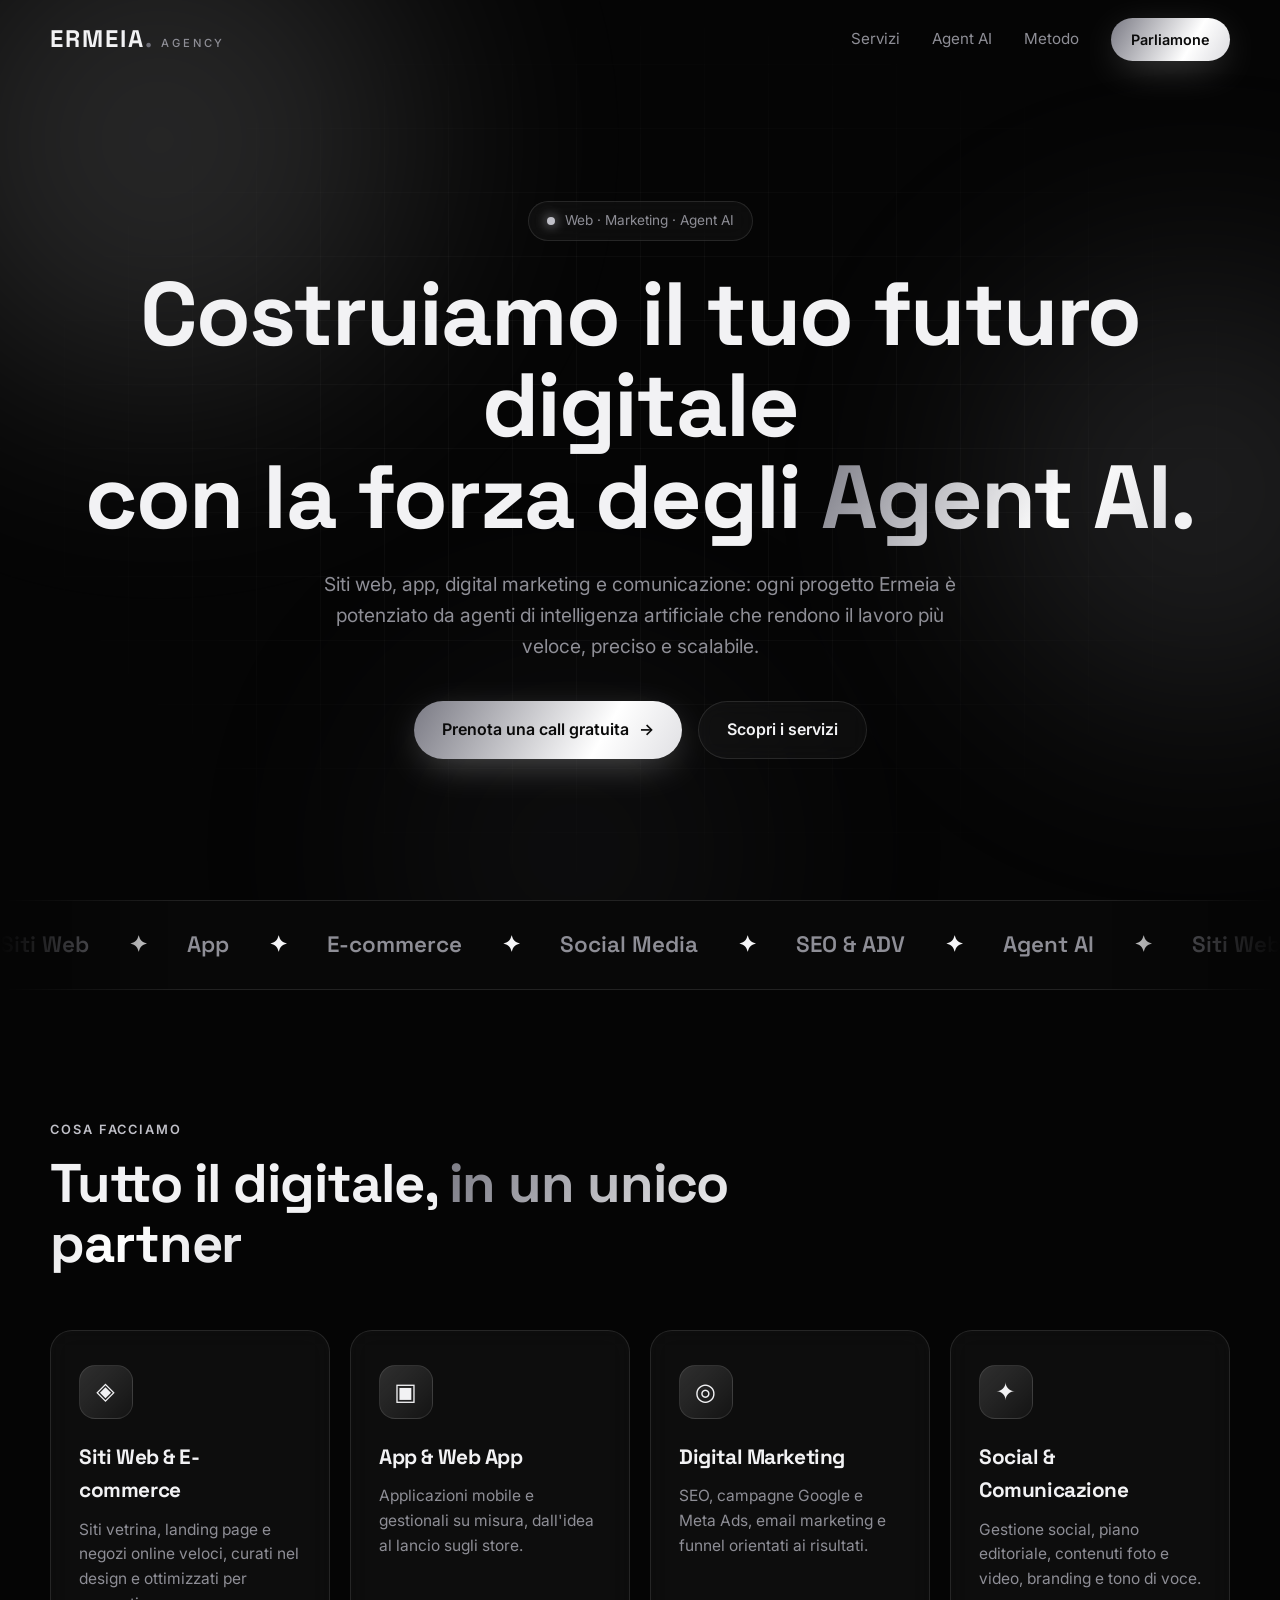
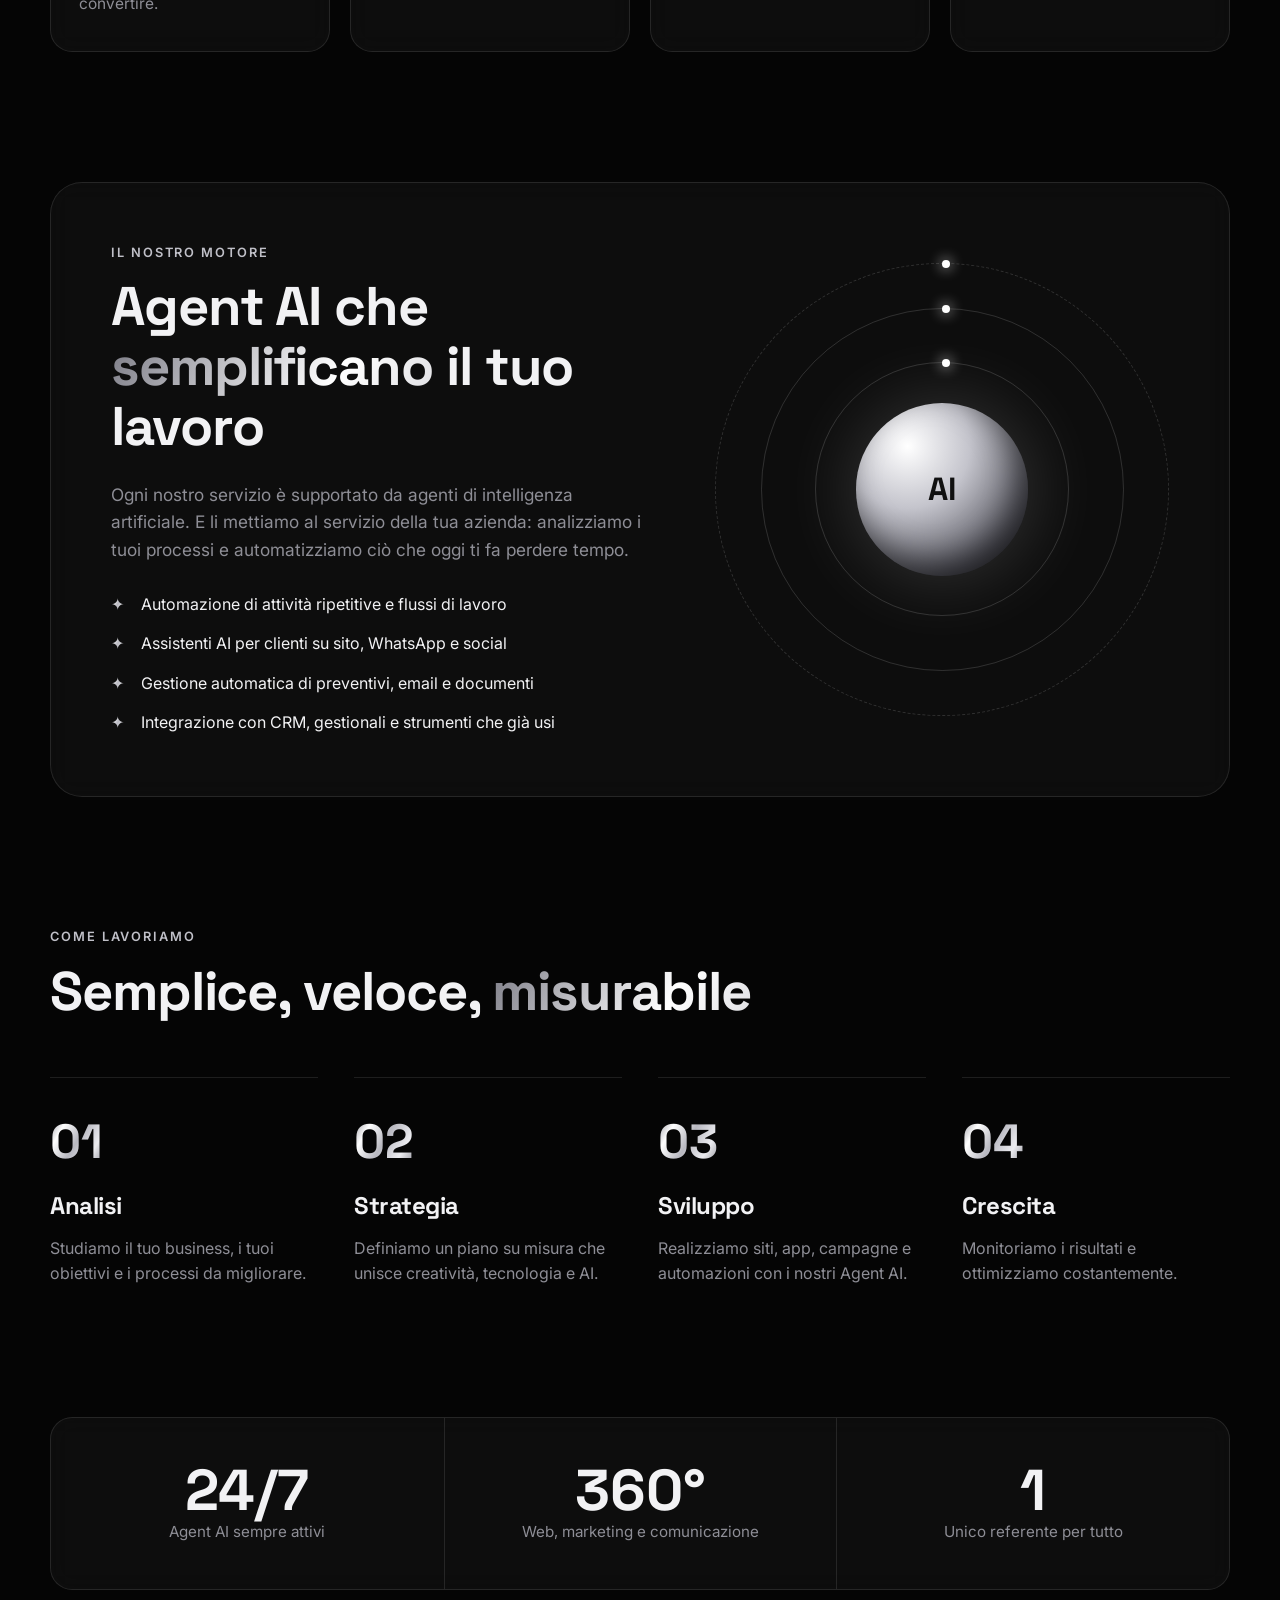
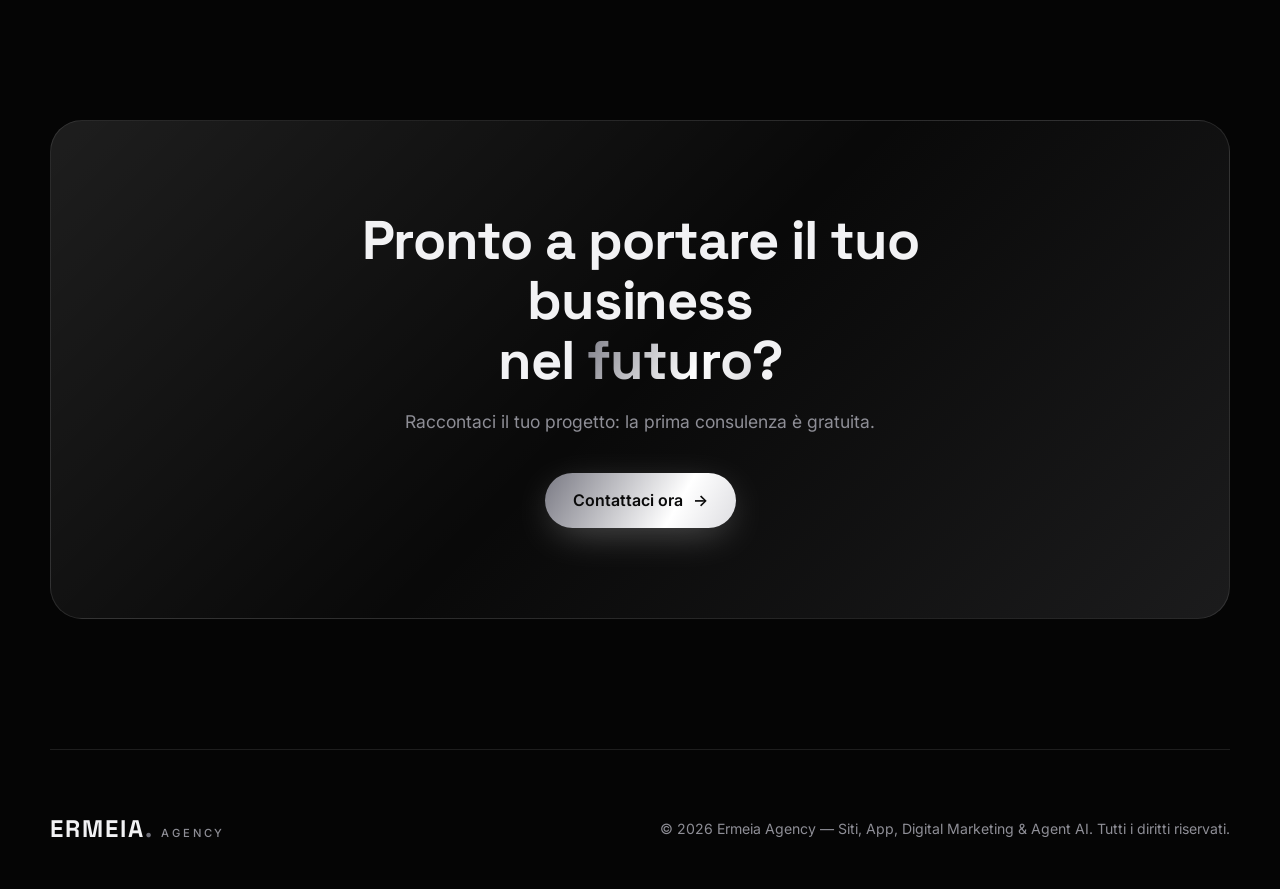
==== index.html @ 04c9ba67 "Add files via upload" ====
<!DOCTYPE html>
<html lang="it">
<head>
  <meta charset="UTF-8" />
  <meta name="viewport" content="width=device-width, initial-scale=1.0" />
  <title>Ermeia Agency — Siti, App, Digital Marketing & AI Agents</title>
  <meta name="description" content="Ermeia Agency: creazione di siti web e app, digital marketing e comunicazione, automazione dei processi aziendali con Agent AI." />
  <link rel="preconnect" href="https://fonts.googleapis.com" />
  <link rel="preconnect" href="https://fonts.gstatic.com" crossorigin />
  <link href="https://fonts.googleapis.com/css2?family=Inter:wght@400;500;600&family=Space+Grotesk:wght@500;600;700&display=swap" rel="stylesheet" />
  <link rel="stylesheet" href="style.css" />
</head>
<body>
  <!-- Sfondo animato -->
  <div class="bg" aria-hidden="true">
    <span class="blob b1"></span>
    <span class="blob b2"></span>
    <span class="blob b3"></span>
    <div class="grid"></div>
  </div>

  <!-- Navbar -->
  <header class="nav" id="nav">
    <div class="container nav-inner">
      <a href="#" class="logo">ERMEIA<span>.</span><small>Agency</small></a>
      <nav class="nav-links" id="navLinks">
        <a href="#servizi">Servizi</a>
        <a href="#ai">Agent AI</a>
        <a href="#metodo">Metodo</a>
        <a href="#contatti" class="btn btn-small">Parliamone</a>
      </nav>
      <button class="burger" id="burger" aria-label="Apri menu"><span></span><span></span></button>
    </div>
  </header>

  <main>
    <!-- Hero -->
    <section class="hero container">
      <div class="badge reveal"><span class="dot"></span> Web · Marketing · Agent AI</div>
      <h1 class="reveal">
        Costruiamo il tuo futuro digitale<br />
        con la forza degli <span class="gradient-text">Agent AI</span>.
      </h1>
      <p class="lead reveal">
        Siti web, app, digital marketing e comunicazione: ogni progetto Ermeia è potenziato
        da agenti di intelligenza artificiale che rendono il lavoro più veloce, preciso e scalabile.
      </p>
      <div class="hero-cta reveal">
        <a href="#contatti" class="btn">Prenota una call gratuita <span class="arrow">→</span></a>
        <a href="#servizi" class="btn btn-ghost">Scopri i servizi</a>
      </div>
    </section>

    <!-- Marquee -->
    <div class="marquee" aria-hidden="true">
      <div class="marquee-track">
        <span>Siti Web</span><span>✦</span><span>App</span><span>✦</span><span>E-commerce</span><span>✦</span>
        <span>Social Media</span><span>✦</span><span>SEO & ADV</span><span>✦</span><span>Agent AI</span><span>✦</span>
        <span>Siti Web</span><span>✦</span><span>App</span><span>✦</span><span>E-commerce</span><span>✦</span>
        <span>Social Media</span><span>✦</span><span>SEO & ADV</span><span>✦</span><span>Agent AI</span><span>✦</span>
      </div>
    </div>

    <!-- Servizi -->
    <section class="section container" id="servizi">
      <p class="eyebrow reveal">Cosa facciamo</p>
      <h2 class="reveal">Tutto il digitale, <span class="gradient-text">in un unico partner</span></h2>
      <div class="cards">
        <article class="card reveal">
          <div class="icon">◈</div>
          <h3>Siti Web & E-commerce</h3>
          <p>Siti vetrina, landing page e negozi online veloci, curati nel design e ottimizzati per convertire.</p>
        </article>
        <article class="card reveal">
          <div class="icon">▣</div>
          <h3>App & Web App</h3>
          <p>Applicazioni mobile e gestionali su misura, dall'idea al lancio sugli store.</p>
        </article>
        <article class="card reveal">
          <div class="icon">◎</div>
          <h3>Digital Marketing</h3>
          <p>SEO, campagne Google e Meta Ads, email marketing e funnel orientati ai risultati.</p>
        </article>
        <article class="card reveal">
          <div class="icon">✦</div>
          <h3>Social & Comunicazione</h3>
          <p>Gestione social, piano editoriale, contenuti foto e video, branding e tono di voce.</p>
        </article>
      </div>
    </section>

    <!-- Agent AI -->
    <section class="section container" id="ai">
      <div class="ai-box">
        <div class="ai-text">
          <p class="eyebrow reveal">Il nostro motore</p>
          <h2 class="reveal">Agent AI che <span class="gradient-text">semplificano</span> il tuo lavoro</h2>
          <p class="reveal">
            Ogni nostro servizio è supportato da agenti di intelligenza artificiale. E li mettiamo
            al servizio della tua azienda: analizziamo i tuoi processi e automatizziamo ciò che oggi
            ti fa perdere tempo.
          </p>
          <ul class="ai-list">
            <li class="reveal">Automazione di attività ripetitive e flussi di lavoro</li>
            <li class="reveal">Assistenti AI per clienti su sito, WhatsApp e social</li>
            <li class="reveal">Gestione automatica di preventivi, email e documenti</li>
            <li class="reveal">Integrazione con CRM, gestionali e strumenti che già usi</li>
          </ul>
        </div>
        <div class="ai-visual reveal" aria-hidden="true">
          <div class="orb"><span>AI</span></div>
          <div class="ring r1"></div>
          <div class="ring r2"></div>
          <div class="ring r3"></div>
        </div>
      </div>
    </section>

    <!-- Metodo -->
    <section class="section container" id="metodo">
      <p class="eyebrow reveal">Come lavoriamo</p>
      <h2 class="reveal">Semplice, veloce, <span class="gradient-text">misurabile</span></h2>
      <div class="steps">
        <div class="step reveal"><span class="num">01</span><h3>Analisi</h3><p>Studiamo il tuo business, i tuoi obiettivi e i processi da migliorare.</p></div>
        <div class="step reveal"><span class="num">02</span><h3>Strategia</h3><p>Definiamo un piano su misura che unisce creatività, tecnologia e AI.</p></div>
        <div class="step reveal"><span class="num">03</span><h3>Sviluppo</h3><p>Realizziamo siti, app, campagne e automazioni con i nostri Agent AI.</p></div>
        <div class="step reveal"><span class="num">04</span><h3>Crescita</h3><p>Monitoriamo i risultati e ottimizziamo costantemente.</p></div>
      </div>
    </section>

    <!-- Punti di forza -->
    <section class="section container">
      <div class="stats reveal">
        <div class="stat"><strong>24/7</strong><span>Agent AI sempre attivi</span></div>
        <div class="stat"><strong>360°</strong><span>Web, marketing e comunicazione</span></div>
        <div class="stat"><strong>1</strong><span>Unico referente per tutto</span></div>
      </div>
    </section>

    <!-- CTA -->
    <section class="section container" id="contatti">
      <div class="cta reveal">
        <h2>Pronto a portare il tuo business<br />nel <span class="gradient-text">futuro</span>?</h2>
        <p>Raccontaci il tuo progetto: la prima consulenza è gratuita.</p>
        <a href="mailto:info@ermeia.agency" class="btn">Contattaci ora <span class="arrow">→</span></a>
      </div>
    </section>
  </main>

  <footer class="footer container">
    <a href="#" class="logo">ERMEIA<span>.</span><small>Agency</small></a>
    <p>© <span id="year"></span> Ermeia Agency — Siti, App, Digital Marketing & Agent AI. Tutti i diritti riservati.</p>
  </footer>

  <script src="script.js"></script>
</body>
</html>
---- style.css ----
/* ========== Variabili ========== */
:root {
  --bg: #050505;
  --surface: rgba(255, 255, 255, 0.035);
  --border: rgba(255, 255, 255, 0.1);
  --text: #f2f2f4;
  --muted: #8e8e96;
  --c1: #f5f5f7;
  --c2: #c0c0c8;
  --c3: #6e6e78;
  --gradient: linear-gradient(120deg, #7a7a84, #ffffff, #b8b8c0, #ececf0, #7a7a84);
  --radius: 22px;
}

* { margin: 0; padding: 0; box-sizing: border-box; }
html { scroll-behavior: smooth; }

body {
  font-family: "Inter", system-ui, sans-serif;
  background: var(--bg);
  color: var(--text);
  line-height: 1.6;
  overflow-x: hidden;
  -webkit-font-smoothing: antialiased;
}

h1, h2, h3, .logo { font-family: "Space Grotesk", sans-serif; letter-spacing: -0.02em; }
a { color: inherit; text-decoration: none; }

.container { width: min(1180px, 100% - 40px); margin-inline: auto; }

/* ========== Sfondo ========== */
.bg { position: fixed; inset: 0; z-index: -1; overflow: hidden; }
.blob {
  position: absolute; border-radius: 50%;
  filter: blur(120px); opacity: 0.14;
  animation: float 18s ease-in-out infinite alternate;
}
.b1 { width: 520px; height: 520px; background: var(--c1); top: -120px; left: -100px; }
.b2 { width: 440px; height: 440px; background: var(--c2); top: 30%; right: -140px; animation-delay: -6s; }
.b3 { width: 380px; height: 380px; background: var(--c3); bottom: -140px; left: 30%; animation-delay: -12s; opacity: 0.1; }
.grid {
  position: absolute; inset: 0;
  background-image:
    linear-gradient(rgba(255,255,255,0.03) 1px, transparent 1px),
    linear-gradient(90deg, rgba(255,255,255,0.03) 1px, transparent 1px);
  background-size: 64px 64px;
  mask-image: radial-gradient(ellipse at center, #000 30%, transparent 75%);
}
@keyframes float {
  0%   { transform: translate(0, 0) scale(1); }
  50%  { transform: translate(80px, 60px) scale(1.1); }
  100% { transform: translate(-60px, 100px) scale(0.95); }
}

/* ========== Navbar ========== */
.nav {
  position: fixed; top: 0; left: 0; right: 0; z-index: 50;
  padding: 18px 0;
  transition: background 0.3s, padding 0.3s, border-color 0.3s;
  border-bottom: 1px solid transparent;
}
.nav.scrolled {
  background: rgba(5, 5, 5, 0.72);
  backdrop-filter: blur(16px);
  -webkit-backdrop-filter: blur(16px);
  padding: 12px 0;
  border-color: var(--border);
}
.nav-inner { display: flex; align-items: center; justify-content: space-between; }
.logo { font-size: 1.5rem; font-weight: 700; }
.logo { letter-spacing: 0.08em; }
.logo span { color: var(--c3); }
.logo small { font-family: "Inter", sans-serif; font-size: 0.7rem; font-weight: 500; letter-spacing: 0.25em; text-transform: uppercase; color: var(--muted); margin-left: 8px; }
.nav-links { display: flex; align-items: center; gap: 32px; font-size: 0.95rem; }
.nav-links a:not(.btn) { color: var(--muted); transition: color 0.2s; }
.nav-links a:not(.btn):hover { color: var(--text); }

.burger { display: none; background: none; border: 0; cursor: pointer; width: 32px; height: 24px; position: relative; }
.burger span { position: absolute; left: 0; width: 100%; height: 2px; background: var(--text); transition: 0.3s; }
.burger span:first-child { top: 6px; }
.burger span:last-child { bottom: 6px; }
.burger.open span:first-child { top: 11px; transform: rotate(45deg); }
.burger.open span:last-child { bottom: 11px; transform: rotate(-45deg); }

/* ========== Bottoni ========== */
.btn {
  display: inline-flex; align-items: center; gap: 10px;
  padding: 15px 28px; border-radius: 999px;
  font-weight: 600; font-size: 1rem;
  background: var(--gradient); background-size: 300% 100%;
  color: #0a0a0a;
  box-shadow: 0 10px 40px -10px rgba(255, 255, 255, 0.35);
  transition: transform 0.3s, box-shadow 0.3s, background-position 0.8s;
}
.btn:hover { transform: translateY(-3px); background-position: 100% 0; box-shadow: 0 16px 50px -10px rgba(255, 255, 255, 0.5); }
.btn .arrow { transition: transform 0.3s; }
.btn:hover .arrow { transform: translateX(5px); }
.btn-small { padding: 10px 20px; font-size: 0.9rem; }
.btn-ghost { color: var(--text); background: var(--surface); border: 1px solid var(--border); box-shadow: none; backdrop-filter: blur(10px); }
.btn-ghost:hover { background: rgba(255,255,255,0.08); box-shadow: none; }

/* ========== Hero ========== */
.hero {
  min-height: 100vh; min-height: 100svh;
  display: flex; flex-direction: column; justify-content: center; align-items: center;
  text-align: center; padding: 140px 0 80px;
}
.badge {
  display: inline-flex; align-items: center; gap: 10px;
  padding: 8px 18px; border-radius: 999px;
  background: var(--surface); border: 1px solid var(--border);
  font-size: 0.85rem; color: var(--muted); margin-bottom: 28px;
  backdrop-filter: blur(10px);
}
.dot { width: 8px; height: 8px; border-radius: 50%; background: var(--c2); box-shadow: 0 0 12px var(--c2); animation: pulse 2s infinite; }
@keyframes pulse { 50% { opacity: 0.35; } }

h1 { font-size: clamp(2.6rem, 7vw, 5.6rem); line-height: 1.02; font-weight: 700; margin-bottom: 26px; }
.gradient-text {
  background: var(--gradient); background-size: 300% 100%;
  -webkit-background-clip: text; background-clip: text; color: transparent;
  animation: shine 6s linear infinite;
}
@keyframes shine { to { background-position: 300% 0; } }

.lead { max-width: 640px; color: var(--muted); font-size: clamp(1.05rem, 1.6vw, 1.2rem); margin-bottom: 40px; }
.hero-cta { display: flex; gap: 16px; flex-wrap: wrap; justify-content: center; }

/* ========== Marquee ========== */
.marquee {
  overflow: hidden; padding: 26px 0;
  border-block: 1px solid var(--border);
  background: rgba(255,255,255,0.015);
  mask-image: linear-gradient(90deg, transparent, #000 15%, #000 85%, transparent);
}
.marquee-track { display: flex; gap: 40px; width: max-content; animation: scroll 30s linear infinite; }
.marquee-track span { font-family: "Space Grotesk", sans-serif; font-size: 1.4rem; font-weight: 600; color: var(--muted); white-space: nowrap; }
.marquee-track span:nth-child(even) { color: var(--c1); }
@keyframes scroll { to { transform: translateX(-50%); } }

/* ========== Sezioni ========== */
.section { padding: 130px 0 0; }
.eyebrow { color: var(--c2); font-weight: 600; text-transform: uppercase; letter-spacing: 0.15em; font-size: 0.8rem; margin-bottom: 14px; }
h2 { font-size: clamp(2rem, 4.5vw, 3.4rem); line-height: 1.1; margin-bottom: 56px; max-width: 720px; }

/* Cards */
.cards { display: grid; grid-template-columns: repeat(auto-fit, minmax(250px, 1fr)); gap: 20px; }
.card {
  position: relative; padding: 34px 28px; border-radius: var(--radius);
  background: var(--surface); border: 1px solid var(--border);
  backdrop-filter: blur(12px); overflow: hidden;
  transition: transform 0.4s, border-color 0.4s;
}
.card::before {
  content: ""; position: absolute; inset: 0; opacity: 0; transition: opacity 0.4s;
  background: radial-gradient(400px circle at var(--x, 50%) var(--y, 50%), rgba(255, 255, 255, 0.1), transparent 60%);
}
.card:hover { transform: translateY(-8px); border-color: rgba(220, 220, 228, 0.45); }
.card:hover::before { opacity: 1; }
.card > * { position: relative; }
.icon {
  width: 54px; height: 54px; display: grid; place-items: center;
  border-radius: 16px; font-size: 1.5rem; margin-bottom: 22px;
  background: linear-gradient(135deg, rgba(255,255,255,0.14), rgba(255,255,255,0.03));
  border: 1px solid var(--border);
}
.card h3 { font-size: 1.3rem; margin-bottom: 10px; }
.card p { color: var(--muted); font-size: 0.97rem; }

/* Steps */
.steps { display: grid; grid-template-columns: repeat(auto-fit, minmax(220px, 1fr)); gap: 36px; }
.step { padding-top: 26px; border-top: 1px solid var(--border); }
.num {
  font-family: "Space Grotesk", sans-serif; font-size: 3rem; font-weight: 700;
  background: var(--gradient); -webkit-background-clip: text; background-clip: text; color: transparent;
}
.step h3 { font-size: 1.5rem; margin: 6px 0 10px; }
.step p { color: var(--muted); }

/* Stats */
.stats {
  display: grid; grid-template-columns: repeat(auto-fit, minmax(200px, 1fr));
  border: 1px solid var(--border); border-radius: var(--radius);
  background: var(--surface); backdrop-filter: blur(12px);
}
.stat { padding: 44px 30px; text-align: center; }
.stat + .stat { border-left: 1px solid var(--border); }
.stat strong { display: block; font-family: "Space Grotesk", sans-serif; font-size: clamp(2.6rem, 5vw, 3.6rem); line-height: 1; }
.stat span { color: var(--muted); font-size: 0.95rem; }

/* CTA */
.cta {
  text-align: center; padding: 90px 30px; border-radius: 32px;
  position: relative; overflow: hidden;
  background: linear-gradient(135deg, rgba(255,255,255,0.1), rgba(255,255,255,0.02) 50%, rgba(192,192,200,0.12));
  border: 1px solid var(--border);
}
.cta h2 { margin: 0 auto 18px; }
.cta p { color: var(--muted); margin-bottom: 36px; font-size: 1.1rem; }

/* Footer */
.footer {
  display: flex; justify-content: space-between; align-items: center; flex-wrap: wrap; gap: 16px;
  padding: 60px 0 40px; margin-top: 130px; border-top: 1px solid var(--border);
}
.footer p { color: var(--muted); font-size: 0.88rem; }

/* ========== Animazioni scroll ========== */
.reveal { opacity: 0; transform: translateY(40px); transition: opacity 0.9s cubic-bezier(.2,.7,.2,1), transform 0.9s cubic-bezier(.2,.7,.2,1); }
.reveal.visible { opacity: 1; transform: none; }

@media (prefers-reduced-motion: reduce) {
  *, *::before, *::after { animation: none !important; transition: none !important; }
  .reveal { opacity: 1; transform: none; }
}

/* ========== Mobile ========== */
@media (max-width: 760px) {
  .burger { display: block; z-index: 60; }
  .nav-links {
    position: fixed; inset: 0; flex-direction: column; justify-content: center; gap: 36px;
    font-size: 1.4rem; background: rgba(5,5,5,0.97); backdrop-filter: blur(20px);
    opacity: 0; pointer-events: none; transition: opacity 0.3s;
  }
  .nav-links.open { opacity: 1; pointer-events: auto; }
  .section { padding-top: 90px; }
  .stat + .stat { border-left: 0; border-top: 1px solid var(--border); }
  .footer { flex-direction: column; text-align: center; }
}

/* ========== Sezione Agent AI ========== */
.ai-box {
  display: grid; grid-template-columns: 1.2fr 1fr; gap: 60px; align-items: center;
  padding: 60px; border-radius: 32px;
  background: var(--surface); border: 1px solid var(--border); backdrop-filter: blur(12px);
}
.ai-text h2 { margin-bottom: 24px; }
.ai-text > p:not(.eyebrow) { color: var(--muted); font-size: 1.08rem; margin-bottom: 28px; }
.ai-list { list-style: none; display: grid; gap: 14px; }
.ai-list li { position: relative; padding-left: 30px; }
.ai-list li::before {
  content: "✦"; position: absolute; left: 0; top: 0;
  background: var(--gradient); -webkit-background-clip: text; background-clip: text; color: transparent;
}

.ai-visual { position: relative; aspect-ratio: 1; display: grid; place-items: center; }
.orb {
  width: 38%; aspect-ratio: 1; border-radius: 50%; display: grid; place-items: center; z-index: 1;
  background: radial-gradient(circle at 30% 25%, #ffffff, #c4c4cc 35%, #55555e 75%, #1a1a1e);
  box-shadow: 0 0 80px rgba(255, 255, 255, 0.18), inset -10px -14px 30px rgba(0, 0, 0, 0.5);
  animation: breathe 5s ease-in-out infinite;
}
.orb span { font-family: "Space Grotesk", sans-serif; font-weight: 700; font-size: 2rem; color: #111; }
.ring {
  position: absolute; border-radius: 50%; border: 1px solid rgba(255, 255, 255, 0.14);
  animation: spin 20s linear infinite;
}
.ring::after {
  content: ""; position: absolute; top: -4px; left: 50%; width: 8px; height: 8px; border-radius: 50%;
  background: #fff; box-shadow: 0 0 14px #fff;
}
.r1 { inset: 22%; }
.r2 { inset: 10%; animation-duration: 30s; animation-direction: reverse; }
.r3 { inset: 0; animation-duration: 45s; border-style: dashed; }
@keyframes spin { to { transform: rotate(360deg); } }
@keyframes breathe { 50% { transform: scale(1.06); } }

@media (max-width: 900px) {
  .ai-box { grid-template-columns: 1fr; padding: 40px 24px; }
  .ai-visual { max-width: 320px; margin: 0 auto; width: 100%; }
}
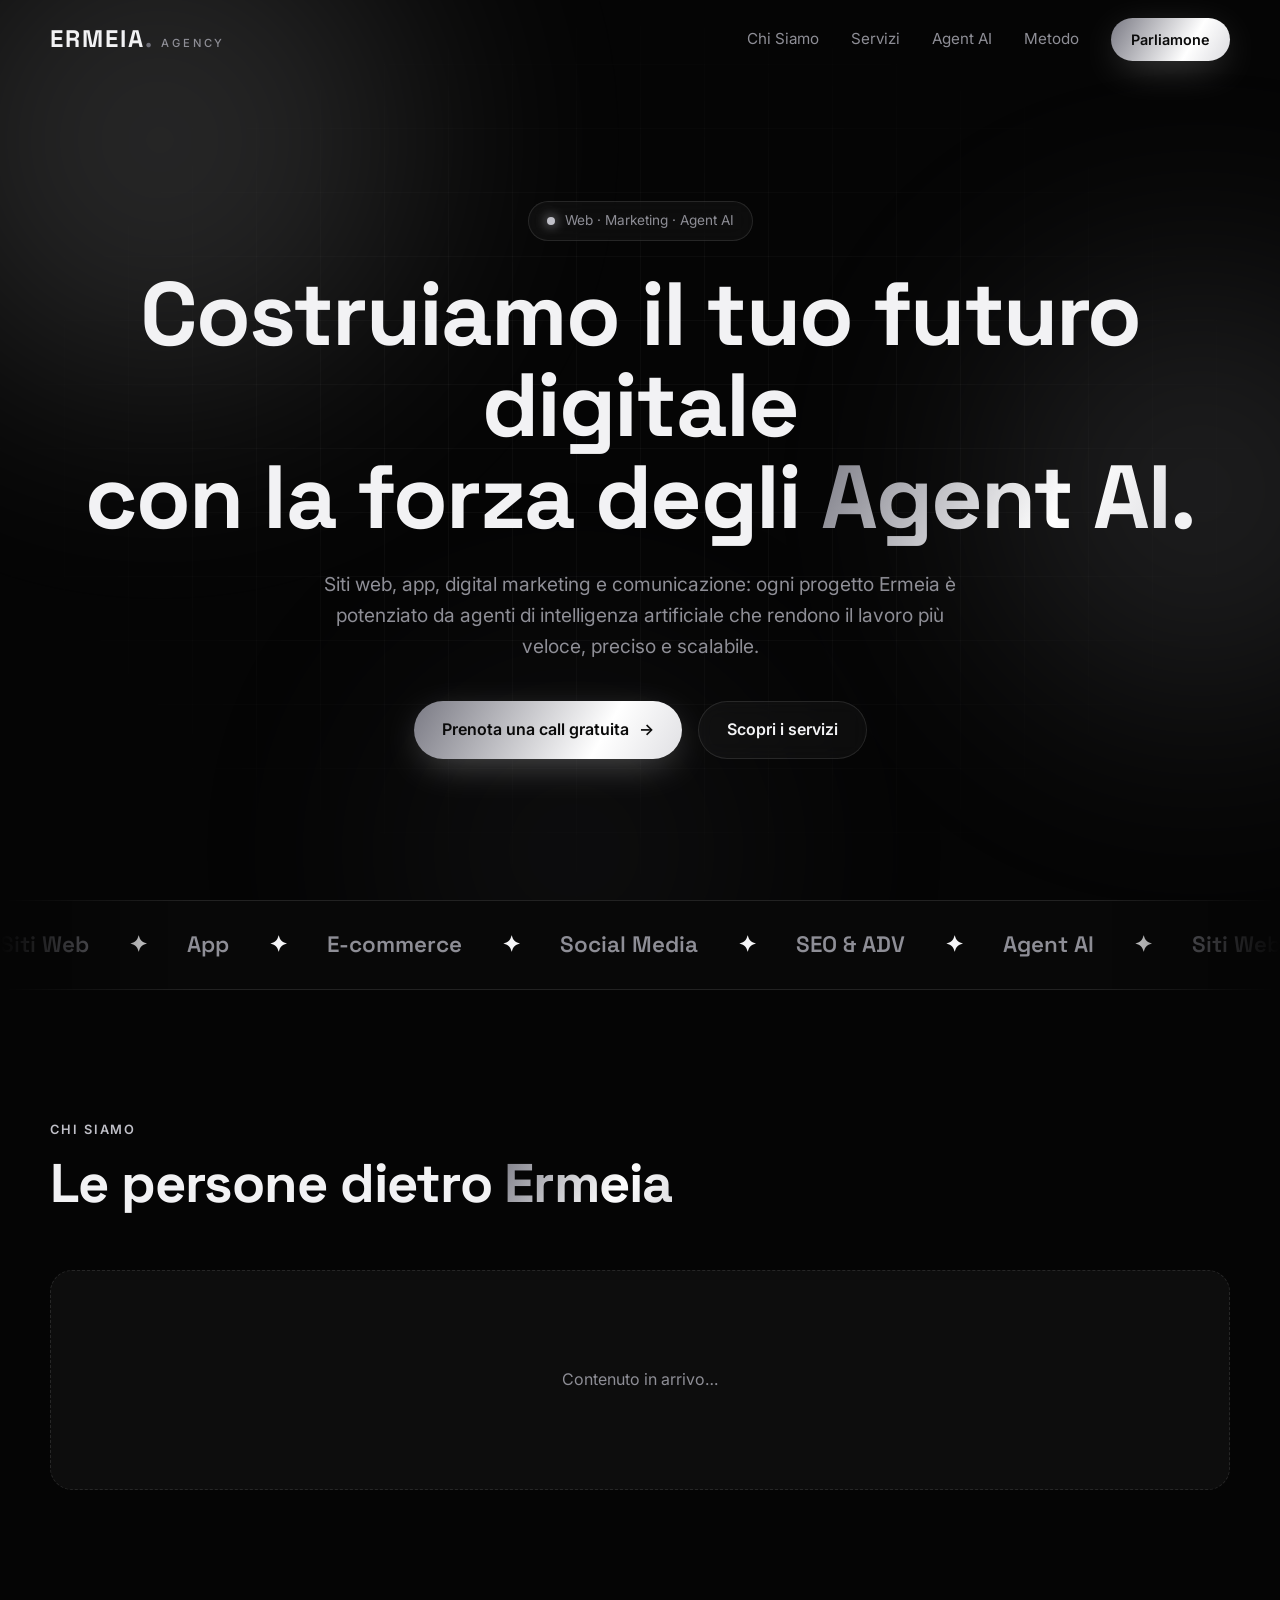
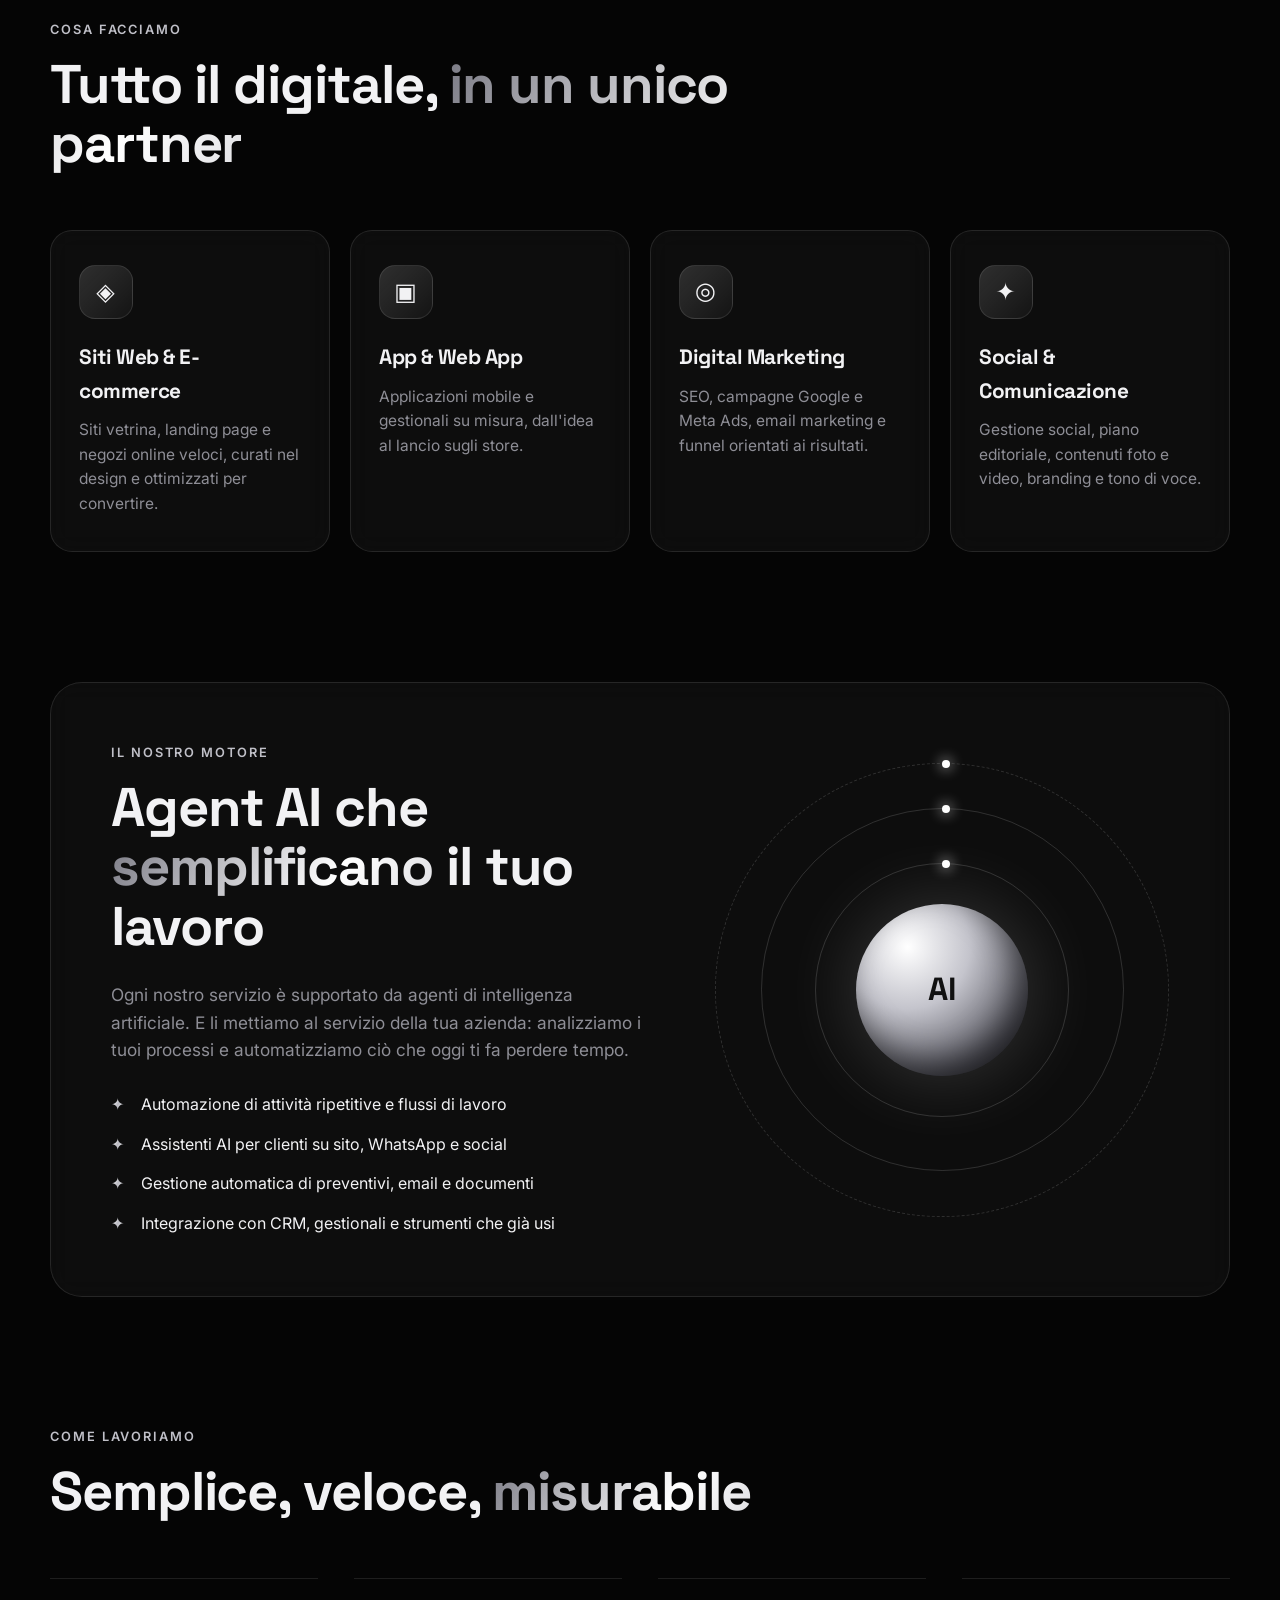
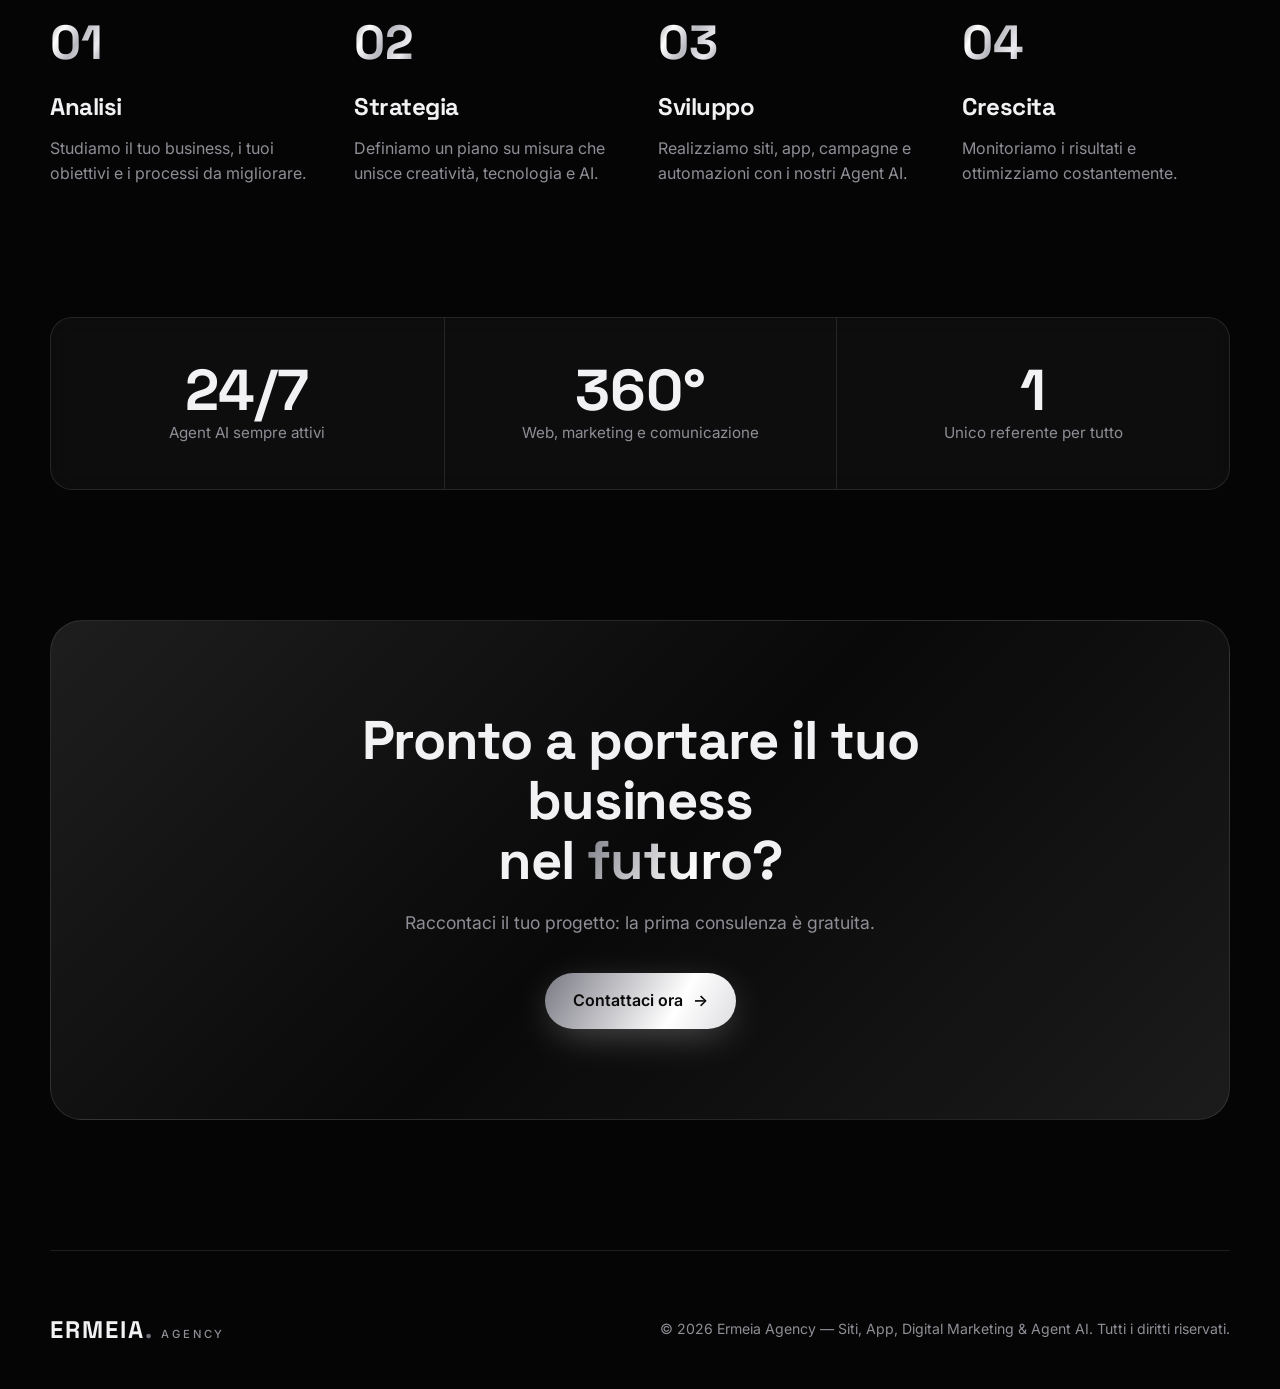
==== commit 4b59dec8: "Aggiunge sezione Chi Siamo Co-Authored-By: Claude Opus 5.5 <noreply@anthropic.com>" ====
--- a/index.html
+++ b/index.html
@@ -24,6 +24,7 @@
     <div class="container nav-inner">
       <a href="#" class="logo">ERMEIA<span>.</span><small>Agency</small></a>
       <nav class="nav-links" id="navLinks">
+        <a href="#chi-siamo">Chi Siamo</a>
         <a href="#servizi">Servizi</a>
         <a href="#ai">Agent AI</a>
         <a href="#metodo">Metodo</a>
@@ -60,6 +61,15 @@
         <span>Social Media</span><span>✦</span><span>SEO & ADV</span><span>✦</span><span>Agent AI</span><span>✦</span>
       </div>
     </div>
+
+    <!-- Chi Siamo -->
+    <section class="section container" id="chi-siamo">
+      <p class="eyebrow reveal">Chi Siamo</p>
+      <h2 class="reveal">Le persone dietro <span class="gradient-text">Ermeia</span></h2>
+      <div class="about-placeholder reveal">
+        <p>Contenuto in arrivo…</p>
+      </div>
+    </section>
 
     <!-- Servizi -->
     <section class="section container" id="servizi">
--- a/style.css
+++ b/style.css
@@ -270,3 +270,10 @@
   .ai-box { grid-template-columns: 1fr; padding: 40px 24px; }
   .ai-visual { max-width: 320px; margin: 0 auto; width: 100%; }
 }
+
+/* ========== Chi Siamo (segnaposto) ========== */
+.about-placeholder {
+  min-height: 220px; display: grid; place-items: center; text-align: center;
+  border: 1px dashed var(--border); border-radius: var(--radius);
+  background: var(--surface); color: var(--muted);
+}
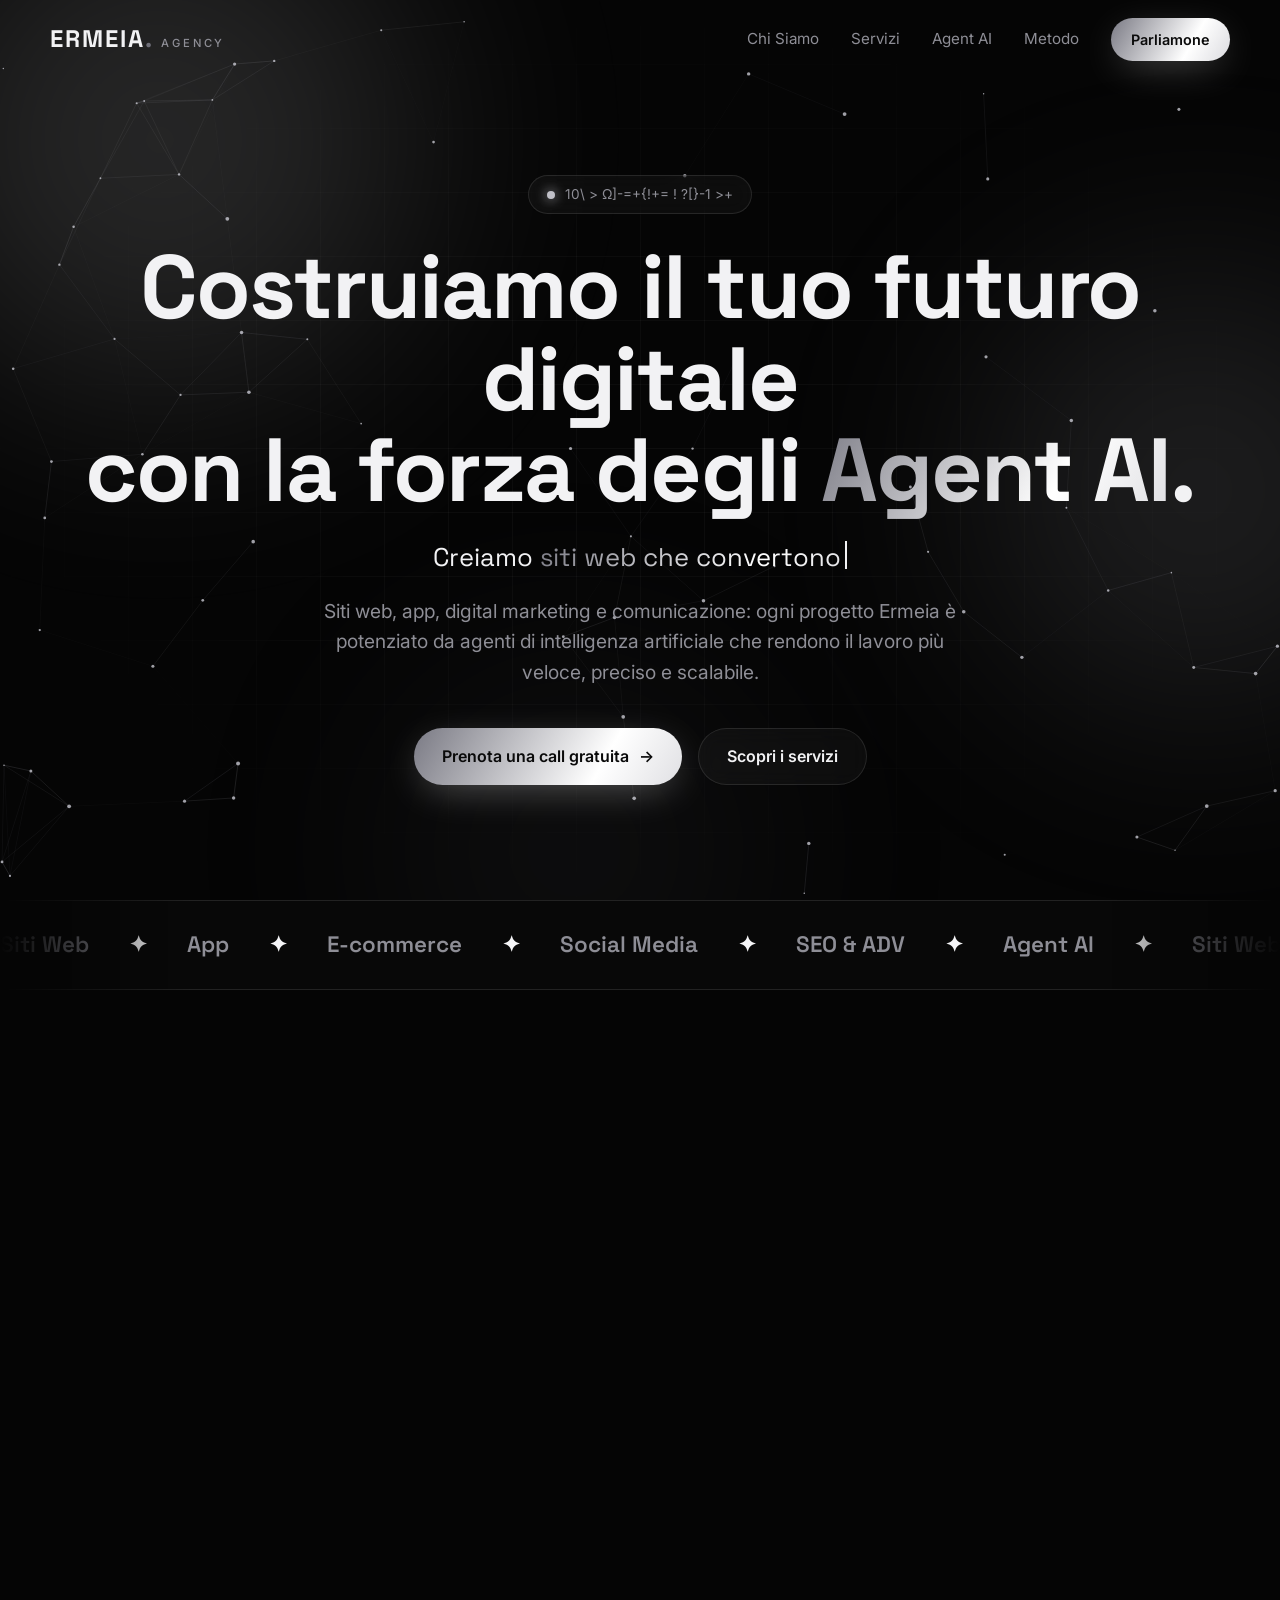
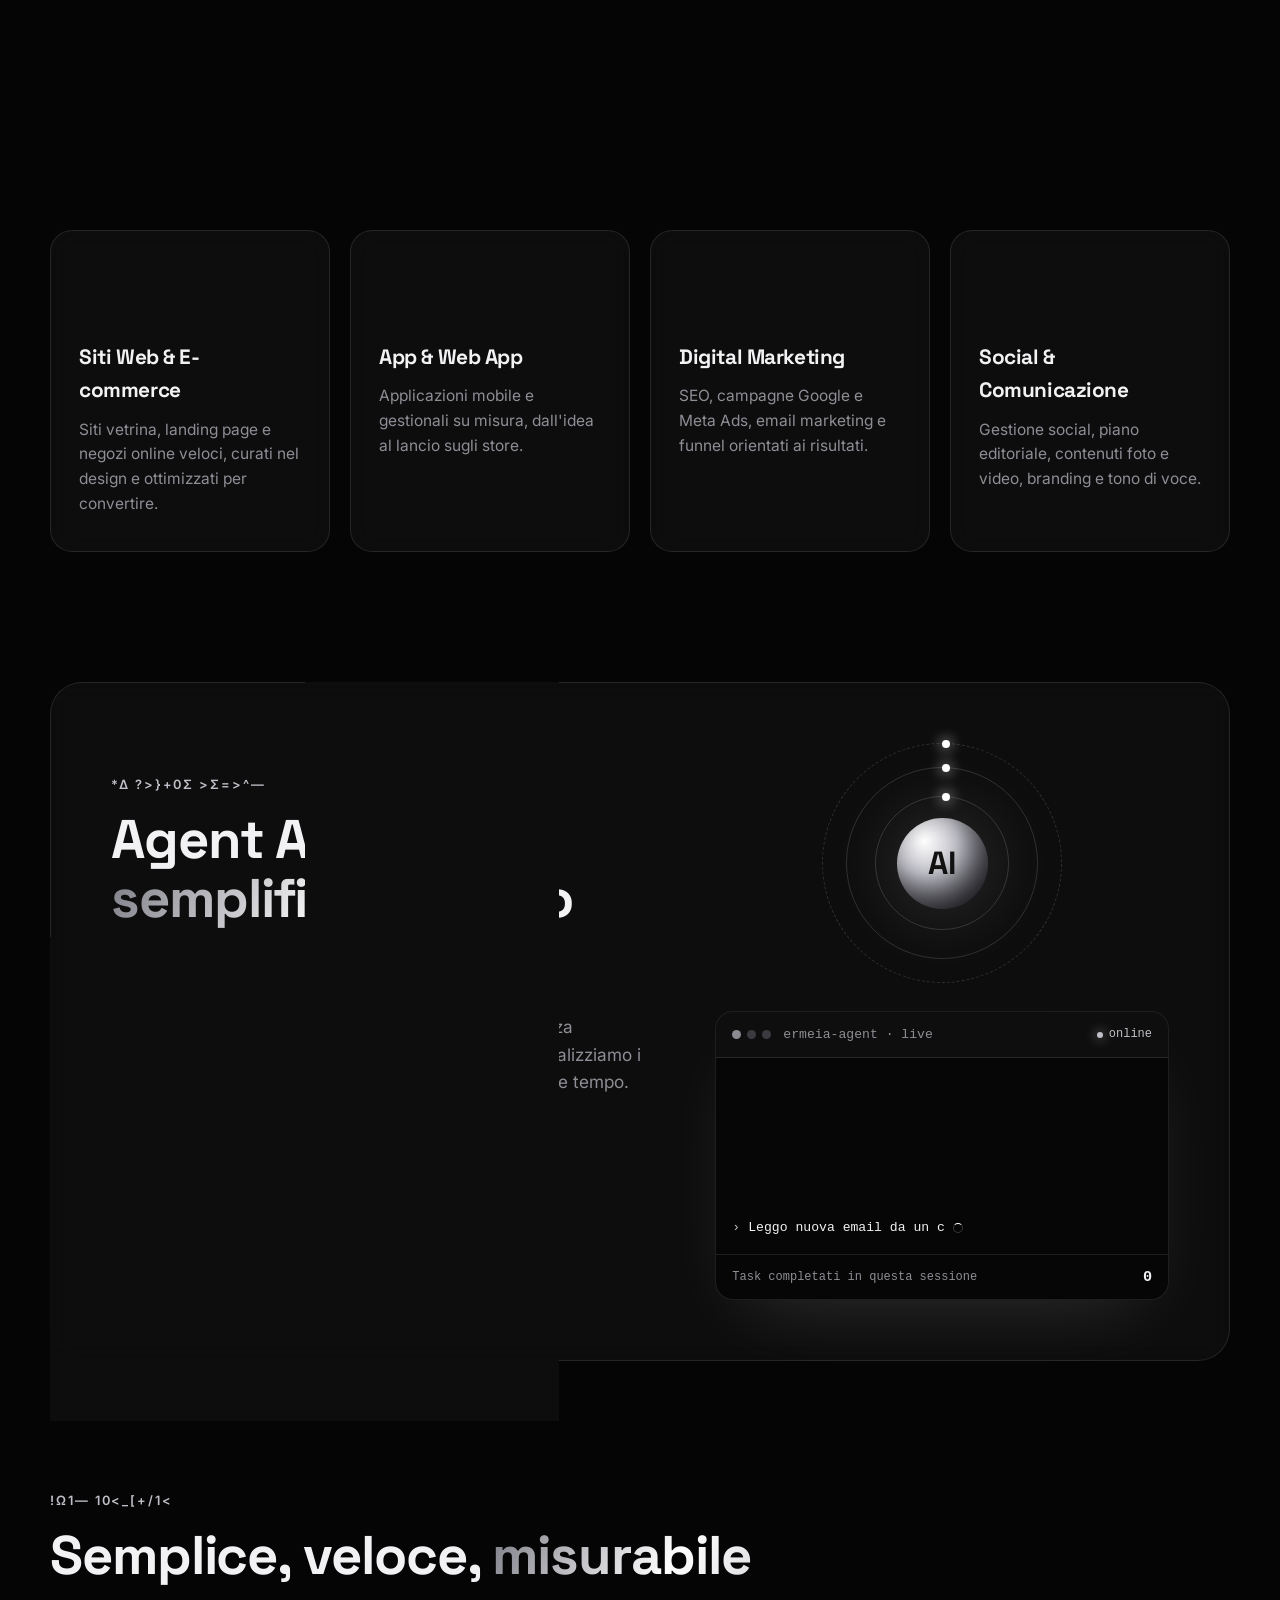
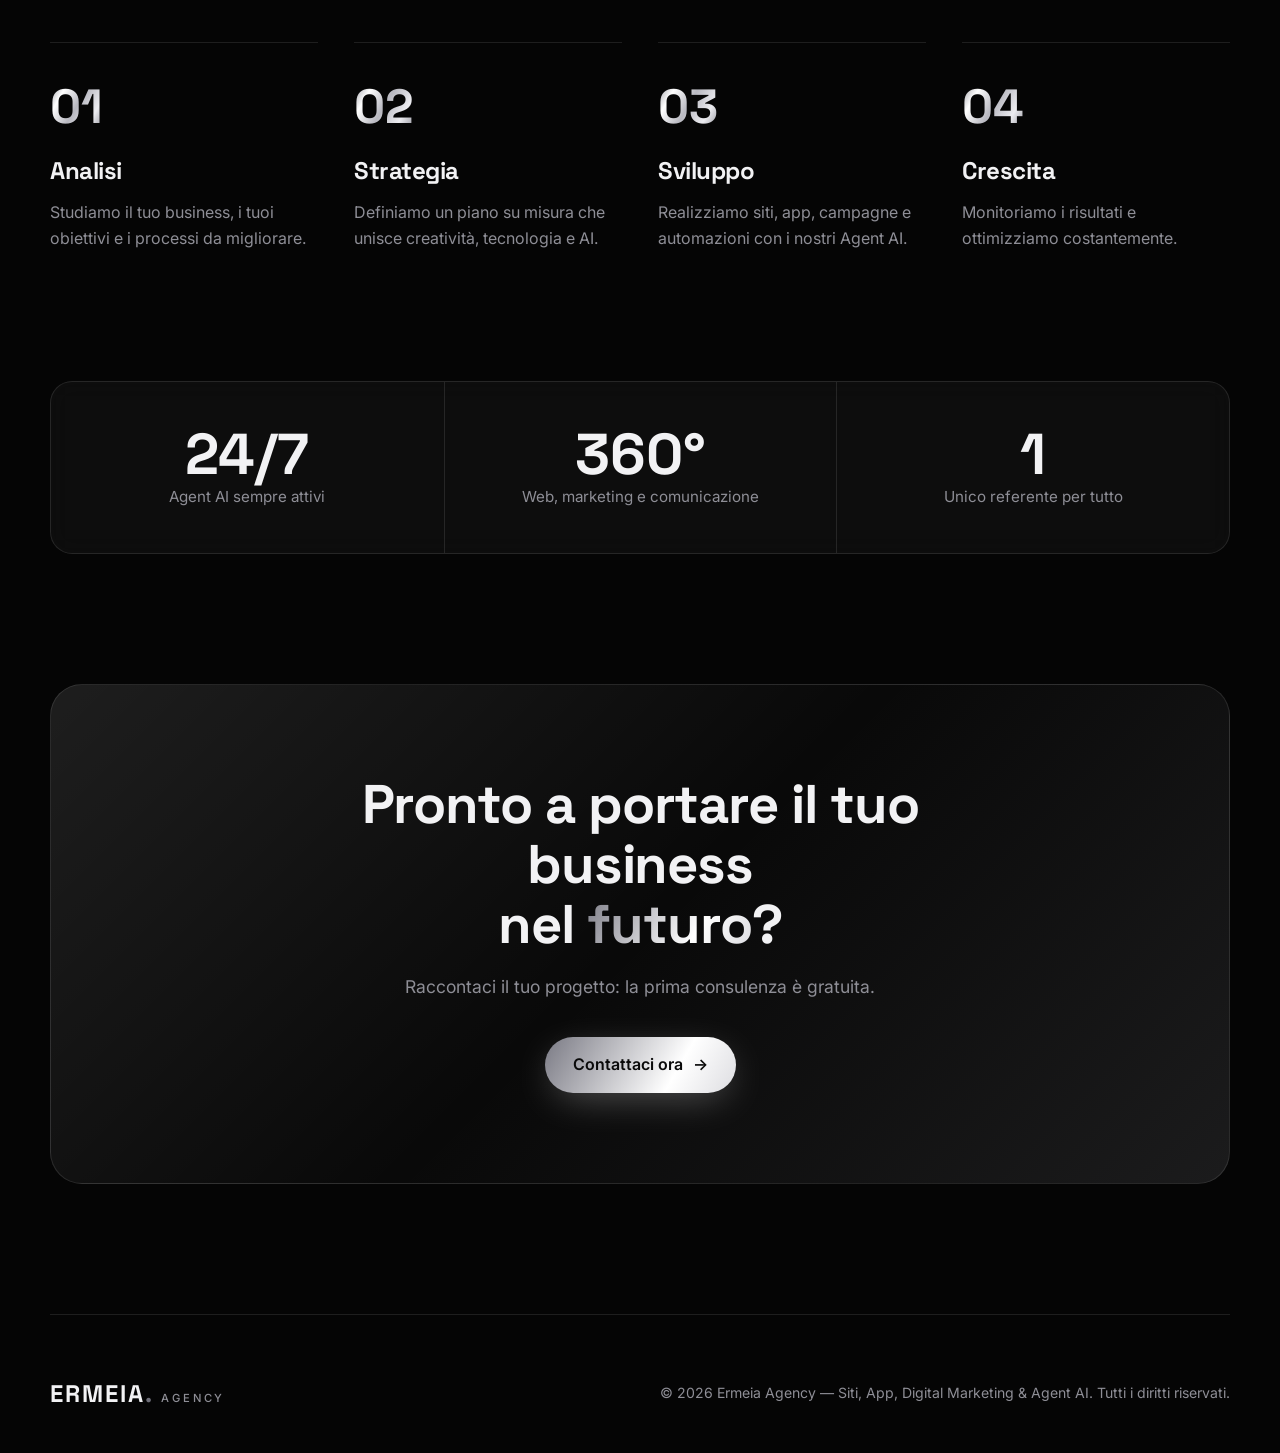
==== commit 00c8b4f1: "Effetti futuristici: rete neurale, console Agent AI, card 3D Co-Authored-By: Claude Opus 5.5 <norepl" ====
--- a/index.html
+++ b/index.html
@@ -16,8 +16,11 @@
     <span class="blob b1"></span>
     <span class="blob b2"></span>
     <span class="blob b3"></span>
+    <canvas id="network"></canvas>
     <div class="grid"></div>
   </div>
+  <div class="cursor-glow" id="cursorGlow" aria-hidden="true"></div>
+  <div class="progress" id="progress" aria-hidden="true"></div>
 
   <!-- Navbar -->
   <header class="nav" id="nav">
@@ -37,11 +40,12 @@
   <main>
     <!-- Hero -->
     <section class="hero container">
-      <div class="badge reveal"><span class="dot"></span> Web · Marketing · Agent AI</div>
+      <div class="badge reveal"><span class="dot"></span> <span class="badge-text">Web · Marketing · Agent AI</span></div>
       <h1 class="reveal">
         Costruiamo il tuo futuro digitale<br />
         con la forza degli <span class="gradient-text">Agent AI</span>.
       </h1>
+      <p class="rotator reveal">Creiamo <span id="typed"></span><span class="caret"></span></p>
       <p class="lead reveal">
         Siti web, app, digital marketing e comunicazione: ogni progetto Ermeia è potenziato
         da agenti di intelligenza artificiale che rendono il lavoro più veloce, preciso e scalabile.
@@ -117,11 +121,22 @@
             <li class="reveal">Integrazione con CRM, gestionali e strumenti che già usi</li>
           </ul>
         </div>
-        <div class="ai-visual reveal" aria-hidden="true">
-          <div class="orb"><span>AI</span></div>
-          <div class="ring r1"></div>
-          <div class="ring r2"></div>
-          <div class="ring r3"></div>
+        <div class="ai-side reveal" aria-hidden="true">
+          <div class="ai-visual">
+            <div class="orb"><span>AI</span></div>
+            <div class="ring r1"></div>
+            <div class="ring r2"></div>
+            <div class="ring r3"></div>
+          </div>
+          <div class="console">
+            <div class="console-head">
+              <span class="lights"><i></i><i></i><i></i></span>
+              <span class="console-title">ermeia-agent · live</span>
+              <span class="status"><span class="dot"></span>online</span>
+            </div>
+            <div class="console-body" id="console"></div>
+            <div class="console-foot"><span>Task completati in questa sessione</span><strong id="tasks">0</strong></div>
+          </div>
         </div>
       </div>
     </section>
--- a/style.css
+++ b/style.css
@@ -150,7 +150,8 @@
   position: relative; padding: 34px 28px; border-radius: var(--radius);
   background: var(--surface); border: 1px solid var(--border);
   backdrop-filter: blur(12px); overflow: hidden;
-  transition: transform 0.4s, border-color 0.4s;
+  transition: transform 0.25s ease-out, border-color 0.4s;
+  transform-style: preserve-3d; will-change: transform;
 }
 .card::before {
   content: ""; position: absolute; inset: 0; opacity: 0; transition: opacity 0.4s;
@@ -207,12 +208,12 @@
 .footer p { color: var(--muted); font-size: 0.88rem; }
 
 /* ========== Animazioni scroll ========== */
-.reveal { opacity: 0; transform: translateY(40px); transition: opacity 0.9s cubic-bezier(.2,.7,.2,1), transform 0.9s cubic-bezier(.2,.7,.2,1); }
-.reveal.visible { opacity: 1; transform: none; }
+.reveal { opacity: 0; transform: translateY(40px) scale(0.98); filter: blur(10px); transition: opacity 1s cubic-bezier(.2,.7,.2,1), transform 1s cubic-bezier(.2,.7,.2,1), filter 1s cubic-bezier(.2,.7,.2,1); }
+.reveal.visible { opacity: 1; transform: none; filter: none; }
 
 @media (prefers-reduced-motion: reduce) {
   *, *::before, *::after { animation: none !important; transition: none !important; }
-  .reveal { opacity: 1; transform: none; }
+  .reveal { opacity: 1; transform: none; filter: none; }
 }
 
 /* ========== Mobile ========== */
@@ -277,3 +278,78 @@
   border: 1px dashed var(--border); border-radius: var(--radius);
   background: var(--surface); color: var(--muted);
 }
+
+/* ========== Effetti futuristici ========== */
+#network { position: absolute; inset: 0; width: 100%; height: 100%; }
+
+.cursor-glow {
+  position: fixed; top: -300px; left: -300px; width: 600px; height: 600px; z-index: 0;
+  border-radius: 50%; pointer-events: none;
+  background: radial-gradient(circle, rgba(255, 255, 255, 0.07), transparent 60%);
+}
+
+.progress {
+  position: fixed; top: 0; left: 0; right: 0; height: 2px; z-index: 100;
+  background: var(--gradient); background-size: 300% 100%;
+  transform-origin: left; transform: scaleX(0);
+  box-shadow: 0 0 12px rgba(255, 255, 255, 0.6);
+}
+
+/* Parole scritte a macchina */
+.rotator {
+  font-family: "Space Grotesk", sans-serif; font-size: clamp(1.15rem, 2.2vw, 1.6rem);
+  color: var(--text); margin: -6px 0 18px; min-height: 1.6em;
+}
+#typed { background: var(--gradient); background-size: 300% 100%; -webkit-background-clip: text; background-clip: text; color: transparent; animation: shine 6s linear infinite; }
+.caret { display: inline-block; width: 2px; height: 1.1em; margin-left: 4px; vertical-align: -0.15em; background: var(--text); animation: blink 1s steps(1) infinite; }
+@keyframes blink { 50% { opacity: 0; } }
+
+/* Bordo luminoso sulle card */
+.card::after {
+  content: ""; position: absolute; inset: 0; border-radius: inherit; padding: 1px; pointer-events: none;
+  background: radial-gradient(260px circle at var(--x, 50%) var(--y, 50%), rgba(255, 255, 255, 0.7), transparent 60%);
+  -webkit-mask: linear-gradient(#000 0 0) content-box, linear-gradient(#000 0 0);
+  -webkit-mask-composite: xor; mask-composite: exclude;
+  opacity: 0; transition: opacity 0.4s;
+}
+.card:hover::after { opacity: 1; }
+.card .icon { transform: translateZ(40px); }
+.card h3 { transform: translateZ(25px); }
+
+
+/* Agent AI: orb + console */
+.ai-side { display: grid; gap: 28px; justify-items: center; }
+.ai-side .ai-visual { width: 100%; max-width: 240px; }
+.console {
+  width: 100%; border-radius: 18px; overflow: hidden;
+  background: rgba(0, 0, 0, 0.55); border: 1px solid var(--border);
+  box-shadow: 0 30px 80px -30px rgba(255, 255, 255, 0.15);
+  font-family: ui-monospace, "SFMono-Regular", Consolas, monospace; font-size: 0.82rem;
+}
+.console-head {
+  display: flex; align-items: center; gap: 12px; padding: 12px 16px;
+  border-bottom: 1px solid var(--border); background: rgba(255, 255, 255, 0.03);
+}
+.lights { display: flex; gap: 6px; }
+.lights i { width: 9px; height: 9px; border-radius: 50%; background: #3a3a40; }
+.lights i:first-child { background: #8a8a92; }
+.console-title { color: var(--muted); flex: 1; }
+.status { display: flex; align-items: center; gap: 6px; color: var(--c2); font-size: 0.75rem; }
+.status .dot { width: 6px; height: 6px; }
+.console-body { padding: 16px; min-height: 196px; display: flex; flex-direction: column; justify-content: flex-end; gap: 8px; }
+.line { display: flex; flex-wrap: wrap; gap: 4px 8px; align-items: center; animation: lineIn 0.3s ease-out; }
+.line .prompt { color: var(--c2); }
+.line .txt { color: var(--text); }
+.line .ok { color: #9be7b0; animation: lineIn 0.3s ease-out; }
+.spinner {
+  width: 10px; height: 10px; border-radius: 50%;
+  border: 1.5px solid rgba(255, 255, 255, 0.2); border-top-color: #fff;
+  animation: spin 0.7s linear infinite;
+}
+@keyframes lineIn { from { opacity: 0; transform: translateY(6px); } }
+.console-foot {
+  display: flex; justify-content: space-between; align-items: center; padding: 10px 16px;
+  border-top: 1px solid var(--border); color: var(--muted); font-size: 0.75rem;
+}
+.console-foot strong { color: var(--text); font-size: 0.95rem; }
+.reveal.settled { transition: transform 0.25s ease-out, border-color 0.4s; }
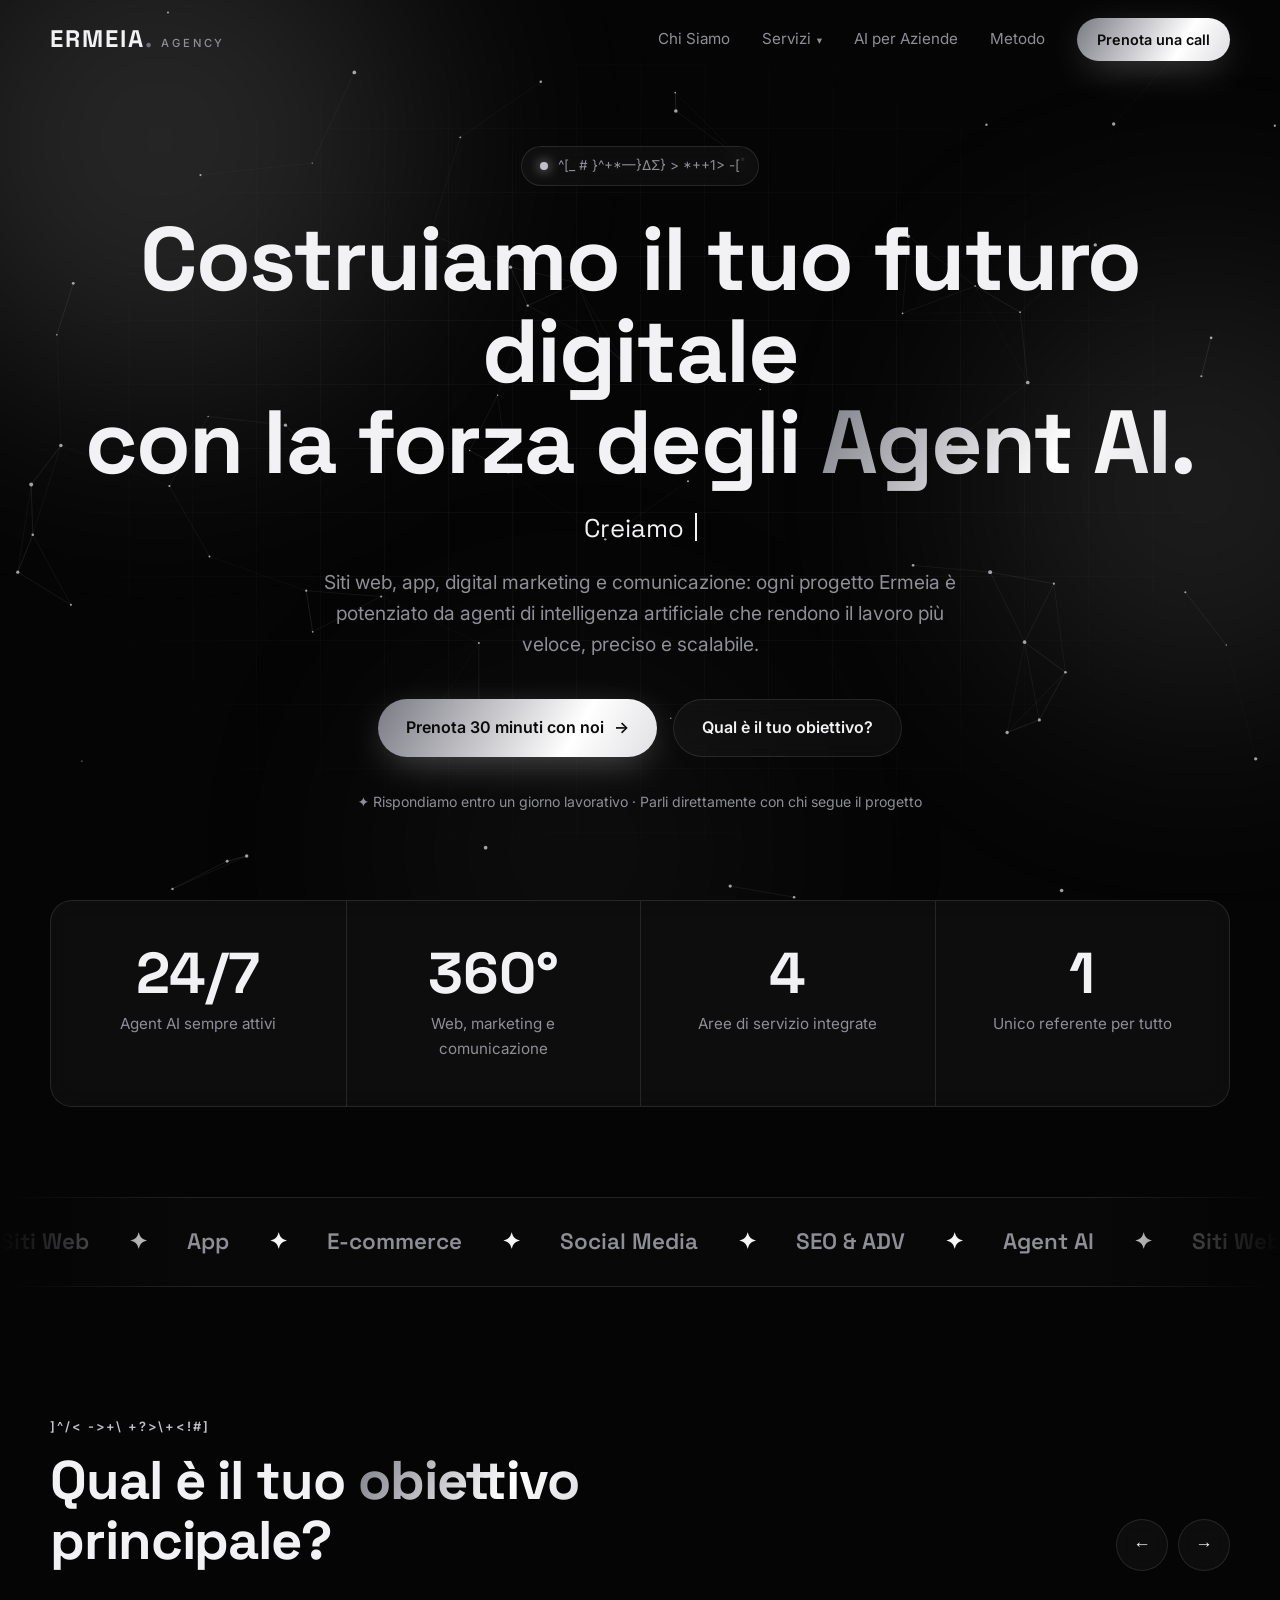
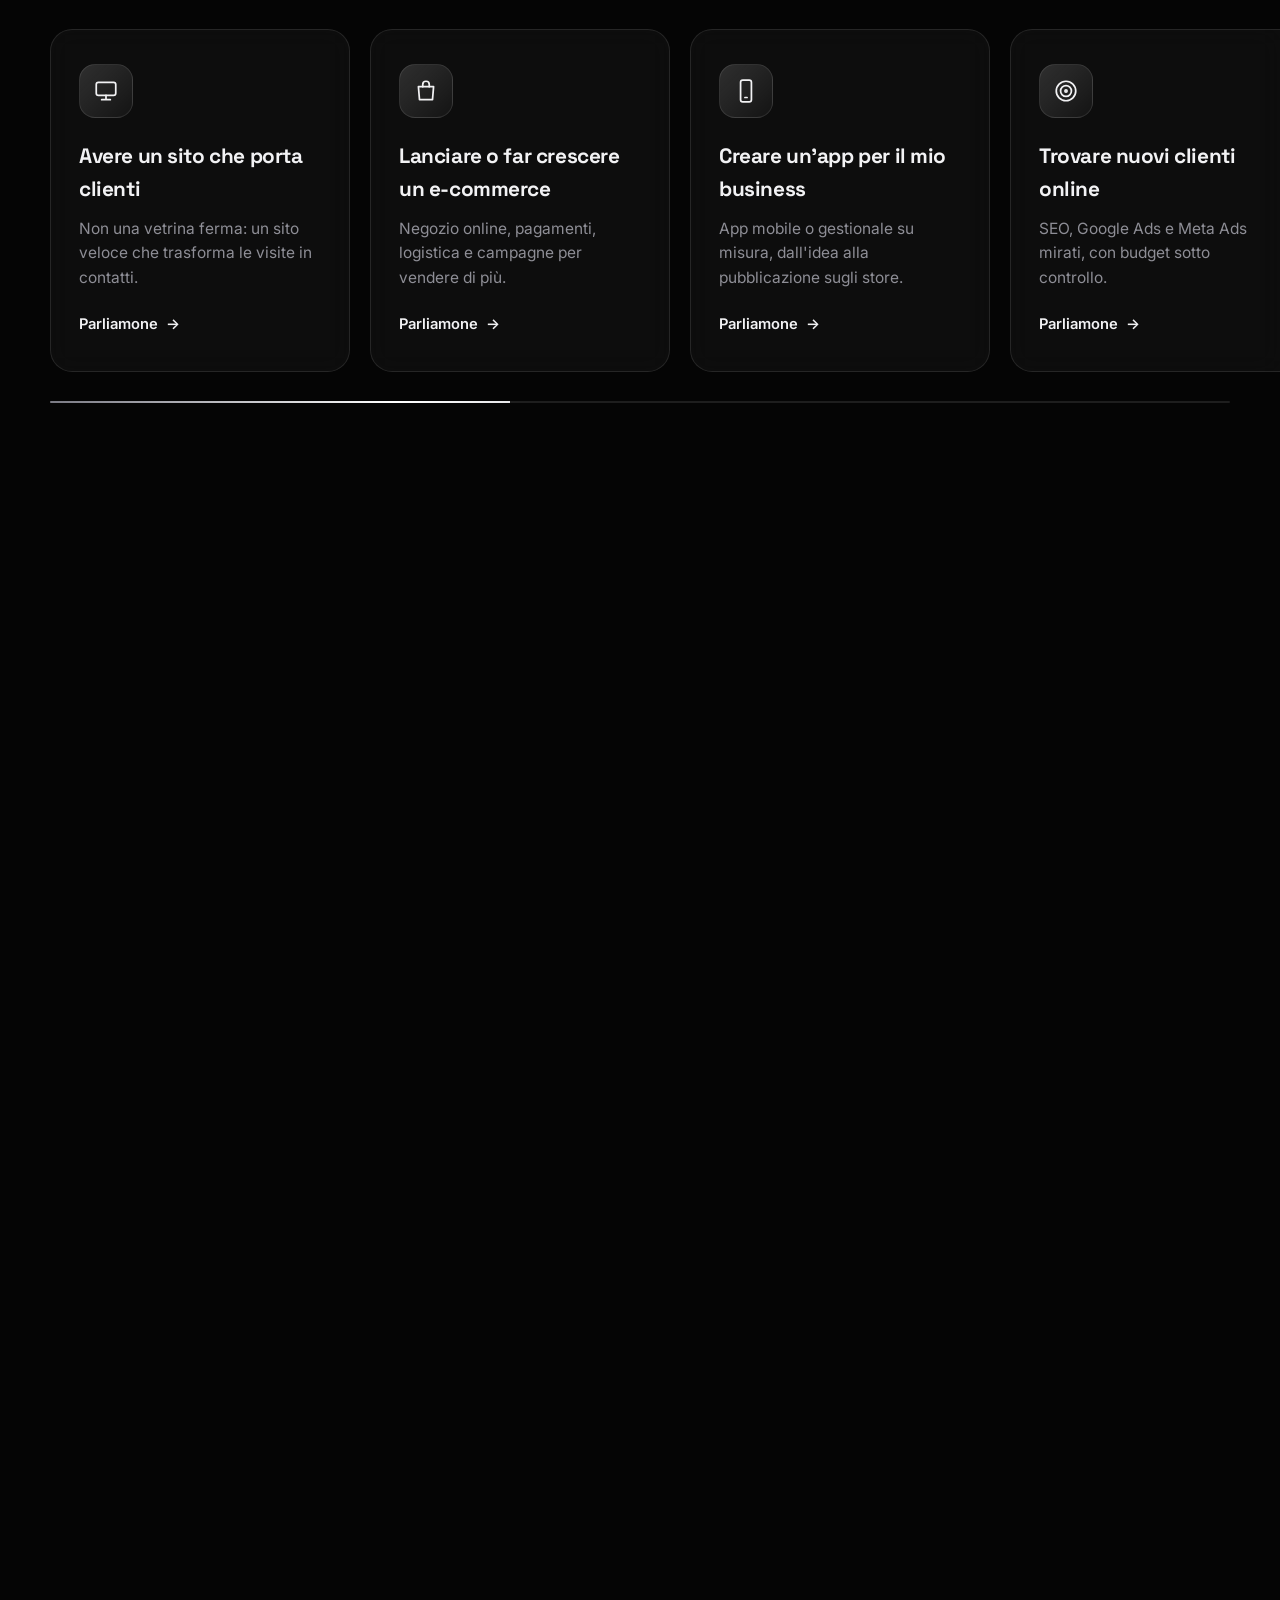
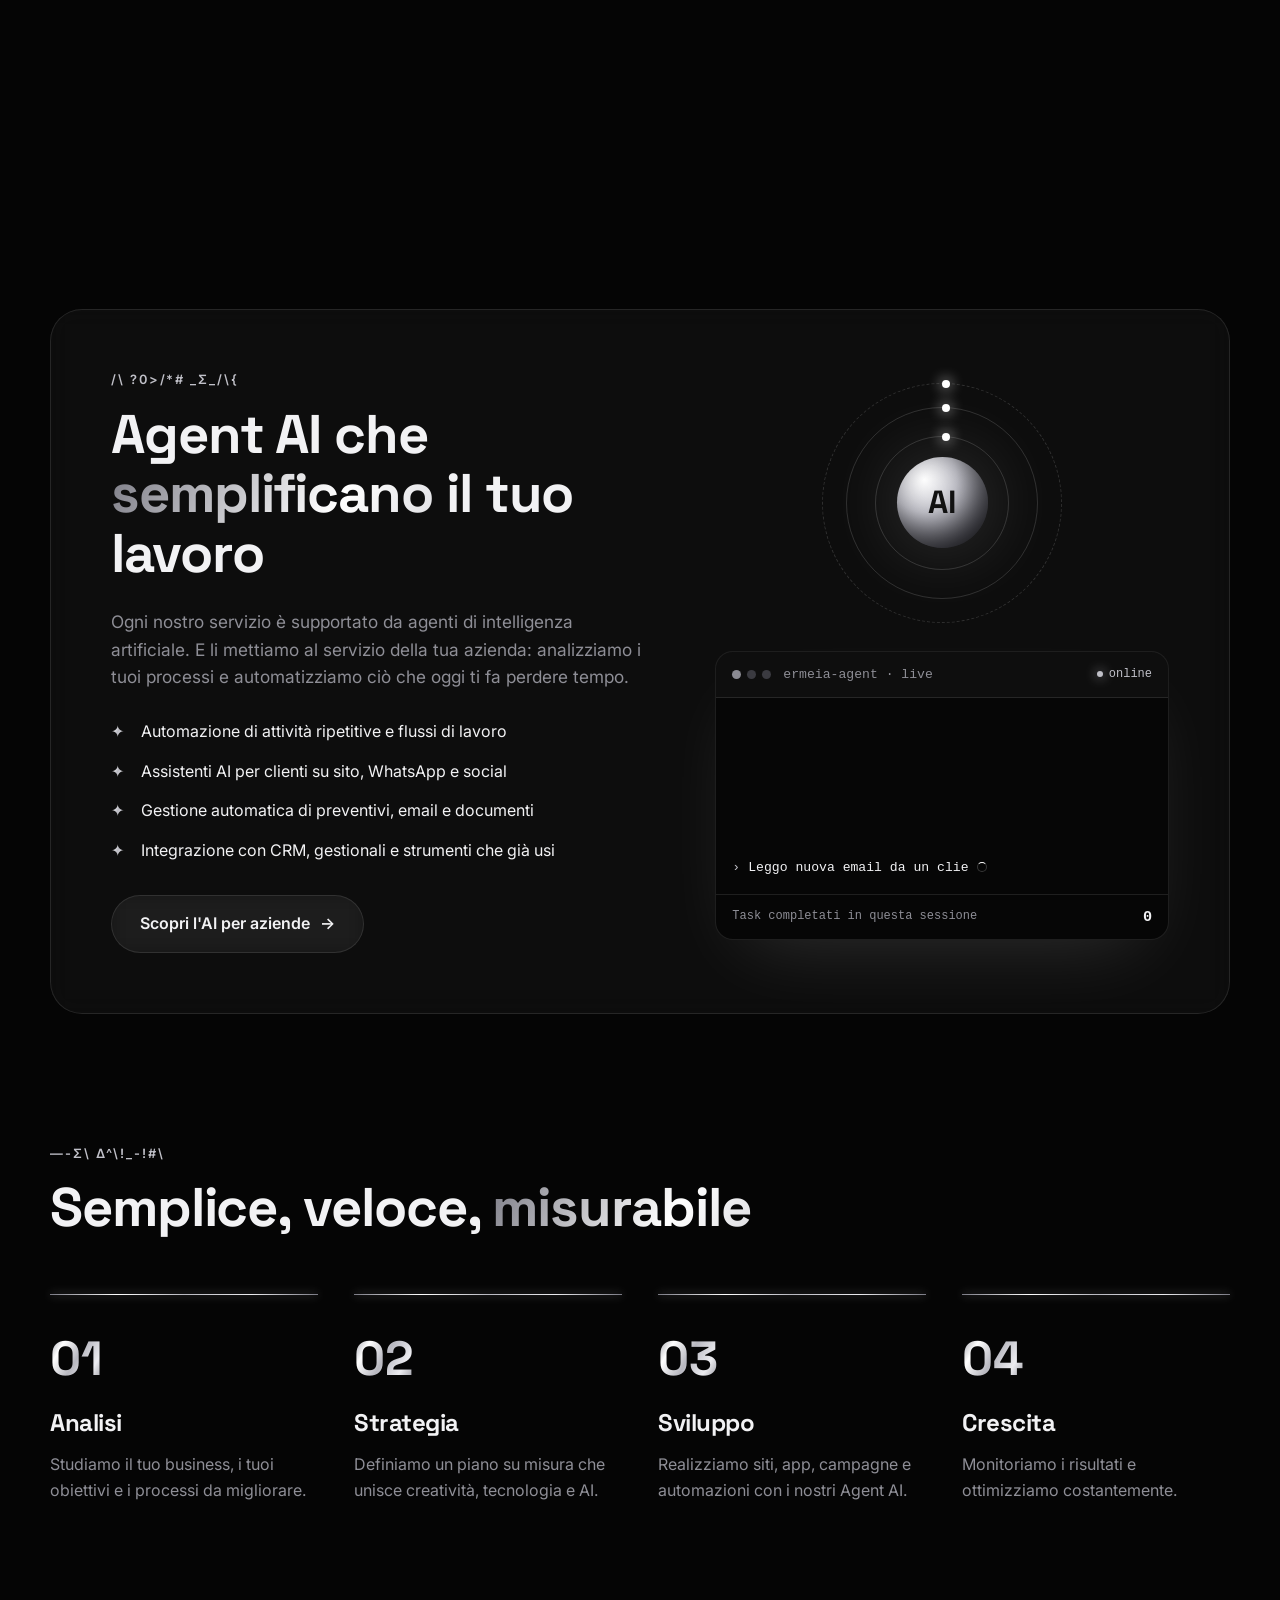
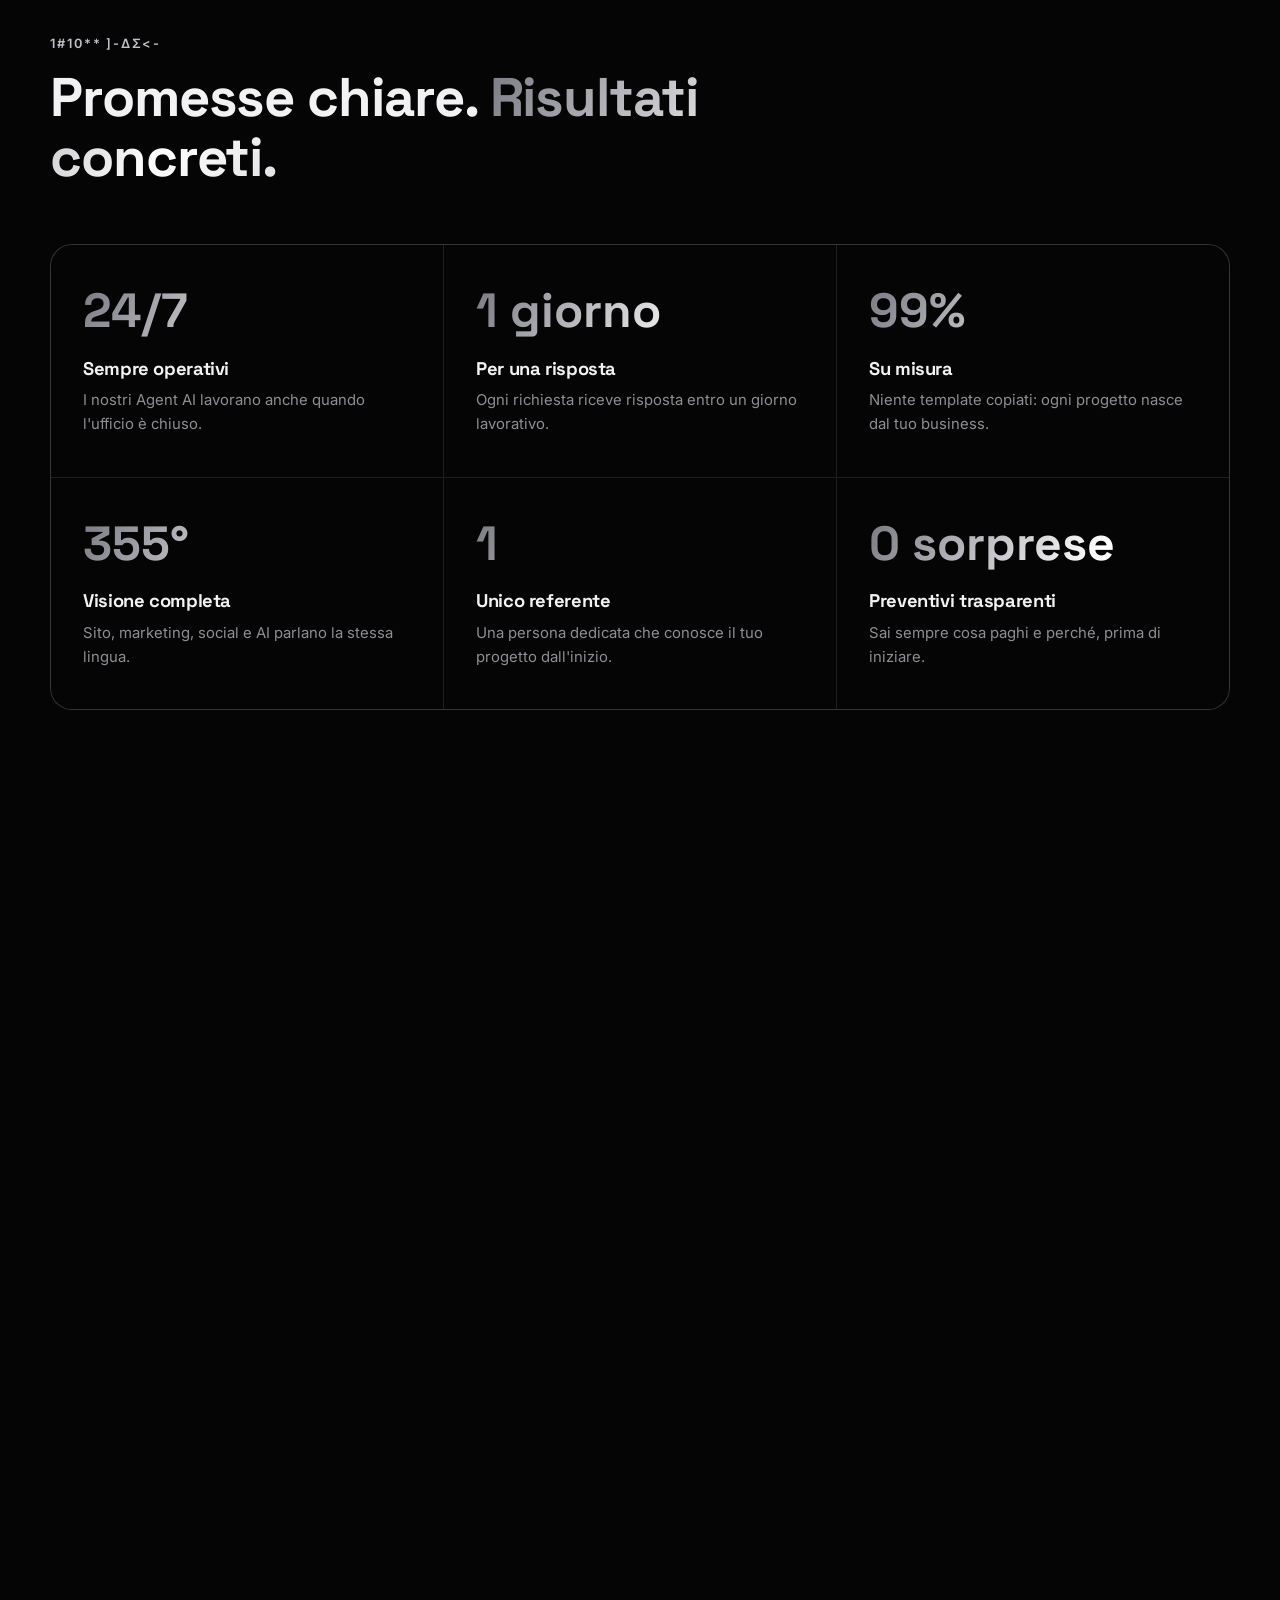
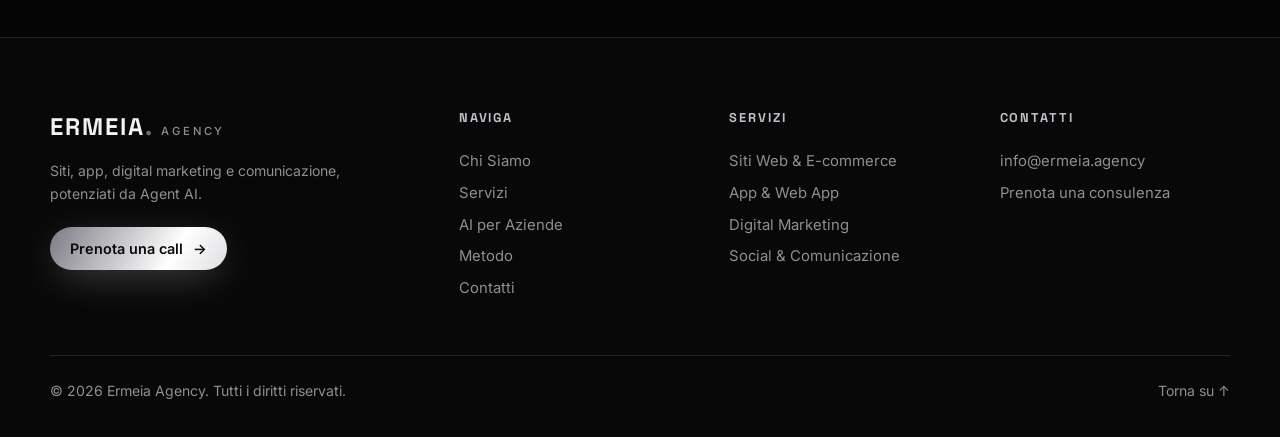
==== commit 6f5cd8f9: "aggiornamento schede e form Co-Authored-By: Claude Opus 5.5 <noreply@anthropic.com>" ====
--- a/index.html
+++ b/index.html
@@ -25,13 +25,21 @@
   <!-- Navbar -->
   <header class="nav" id="nav">
     <div class="container nav-inner">
-      <a href="#" class="logo">ERMEIA<span>.</span><small>Agency</small></a>
+      <a href="index.html" class="logo">ERMEIA<span>.</span><small>Agency</small></a>
       <nav class="nav-links" id="navLinks">
-        <a href="#chi-siamo">Chi Siamo</a>
-        <a href="#servizi">Servizi</a>
-        <a href="#ai">Agent AI</a>
-        <a href="#metodo">Metodo</a>
-        <a href="#contatti" class="btn btn-small">Parliamone</a>
+        <a href="index.html#chi-siamo">Chi Siamo</a>
+        <div class="dropdown">
+          <a href="servizi.html">Servizi <span class="caret-down">▾</span></a>
+          <div class="dropdown-menu">
+            <a href="servizi.html#web"><b>01</b> Siti Web & E-commerce</a>
+            <a href="servizi.html#app"><b>02</b> App & Web App</a>
+            <a href="servizi.html#marketing"><b>03</b> Digital Marketing</a>
+            <a href="servizi.html#social"><b>04</b> Social & Comunicazione</a>
+          </div>
+        </div>
+        <a href="ai-per-aziende.html">AI per Aziende</a>
+        <a href="index.html#metodo">Metodo</a>
+        <a href="prenota.html" class="btn btn-small">Prenota una call</a>
       </nav>
       <button class="burger" id="burger" aria-label="Apri menu"><span></span><span></span></button>
     </div>
@@ -51,8 +59,19 @@
         da agenti di intelligenza artificiale che rendono il lavoro più veloce, preciso e scalabile.
       </p>
       <div class="hero-cta reveal">
-        <a href="#contatti" class="btn">Prenota una call gratuita <span class="arrow">→</span></a>
-        <a href="#servizi" class="btn btn-ghost">Scopri i servizi</a>
+        <a href="prenota.html" class="btn">Prenota 30 minuti con noi <span class="arrow">→</span></a>
+        <a href="#obiettivi" class="btn btn-ghost">Qual è il tuo obiettivo?</a>
+      </div>
+      <p class="trust reveal">✦ Rispondiamo entro un giorno lavorativo · Parli direttamente con chi segue il progetto</p>
+    </section>
+
+    <!-- Numeri chiave -->
+    <section class="container">
+      <div class="stats reveal">
+        <div class="stat"><strong data-count="24" data-suffix="/7">0</strong><span>Agent AI sempre attivi</span></div>
+        <div class="stat"><strong data-count="360" data-suffix="°">0</strong><span>Web, marketing e comunicazione</span></div>
+        <div class="stat"><strong data-count="4">0</strong><span>Aree di servizio integrate</span></div>
+        <div class="stat"><strong data-count="1">0</strong><span>Unico referente per tutto</span></div>
       </div>
     </section>
 
@@ -66,6 +85,83 @@
       </div>
     </div>
 
+    <!-- Obiettivi -->
+    <section class="section" id="obiettivi">
+      <div class="container head-row">
+        <div>
+          <p class="eyebrow reveal">Cosa puoi chiederci</p>
+          <h2 class="reveal">Qual è il tuo <span class="gradient-text">obiettivo</span> principale?</h2>
+        </div>
+        <div class="car-nav reveal">
+          <button class="car-btn" data-dir="-1" aria-label="Obiettivo precedente">←</button>
+          <button class="car-btn" data-dir="1" aria-label="Obiettivo successivo">→</button>
+        </div>
+      </div>
+      <div class="carousel" id="goals">
+        <a class="card goal reveal" href="prenota.html?obiettivo=sito">
+          <div class="icon"><svg viewBox="0 0 24 24"><rect x="3" y="4" width="18" height="12" rx="2"/><path d="M8 20h8M12 16v4"/></svg></div>
+          <h3>Avere un sito che porta clienti</h3>
+          <p>Non una vetrina ferma: un sito veloce che trasforma le visite in contatti.</p>
+          <span class="goal-cta">Parliamone <span class="arrow">→</span></span>
+        </a>
+        <a class="card goal reveal" href="prenota.html?obiettivo=ecommerce">
+          <div class="icon"><svg viewBox="0 0 24 24"><path d="M5 8h14l-1 12H6L5 8z"/><path d="M9 8V6a3 3 0 0 1 6 0v2"/></svg></div>
+          <h3>Lanciare o far crescere un e-commerce</h3>
+          <p>Negozio online, pagamenti, logistica e campagne per vendere di più.</p>
+          <span class="goal-cta">Parliamone <span class="arrow">→</span></span>
+        </a>
+        <a class="card goal reveal" href="prenota.html?obiettivo=app">
+          <div class="icon"><svg viewBox="0 0 24 24"><rect x="7" y="2" width="10" height="20" rx="2"/><path d="M11 18h2"/></svg></div>
+          <h3>Creare un'app per il mio business</h3>
+          <p>App mobile o gestionale su misura, dall'idea alla pubblicazione sugli store.</p>
+          <span class="goal-cta">Parliamone <span class="arrow">→</span></span>
+        </a>
+        <a class="card goal reveal" href="prenota.html?obiettivo=clienti">
+          <div class="icon"><svg viewBox="0 0 24 24"><circle cx="12" cy="12" r="9"/><circle cx="12" cy="12" r="5"/><circle cx="12" cy="12" r="1"/></svg></div>
+          <h3>Trovare nuovi clienti online</h3>
+          <p>SEO, Google Ads e Meta Ads mirati, con budget sotto controllo.</p>
+          <span class="goal-cta">Parliamone <span class="arrow">→</span></span>
+        </a>
+        <a class="card goal reveal" href="prenota.html?obiettivo=social">
+          <div class="icon"><svg viewBox="0 0 24 24"><path d="M4 5h16v11H9l-5 4V5z"/></svg></div>
+          <h3>Crescere sui social</h3>
+          <p>Piano editoriale, contenuti foto e video e una community che ti segue.</p>
+          <span class="goal-cta">Parliamone <span class="arrow">→</span></span>
+        </a>
+        <a class="card goal reveal" href="prenota.html?obiettivo=brand">
+          <div class="icon"><svg viewBox="0 0 24 24"><path d="M12 3l2.8 5.8 6.2.9-4.5 4.3 1 6.2L12 17.3l-5.5 2.9 1-6.2L3 9.7l6.2-.9z"/></svg></div>
+          <h3>Rinnovare il mio brand</h3>
+          <p>Logo, identità visiva e tono di voce coerenti su ogni canale.</p>
+          <span class="goal-cta">Parliamone <span class="arrow">→</span></span>
+        </a>
+        <a class="card goal reveal" href="prenota.html?obiettivo=automazione">
+          <div class="icon"><svg viewBox="0 0 24 24"><path d="M4 12a8 8 0 0 1 14-5.3L20 9M20 4v5h-5"/><path d="M20 12a8 8 0 0 1-14 5.3L4 15M4 20v-5h5"/></svg></div>
+          <h3>Automatizzare i processi con l'AI</h3>
+          <p>Agenti che svolgono le attività ripetitive al posto del tuo team.</p>
+          <span class="goal-cta">Parliamone <span class="arrow">→</span></span>
+        </a>
+        <a class="card goal reveal" href="prenota.html?obiettivo=assistente">
+          <div class="icon"><svg viewBox="0 0 24 24"><rect x="4" y="8" width="16" height="12" rx="3"/><path d="M12 4v4M9 13h.01M15 13h.01M9.5 16.5h5"/></svg></div>
+          <h3>Un assistente AI per i miei clienti</h3>
+          <p>Risponde su sito, WhatsApp e social, 24 ore su 24, con il tuo tono.</p>
+          <span class="goal-cta">Parliamone <span class="arrow">→</span></span>
+        </a>
+        <a class="card goal reveal" href="prenota.html?obiettivo=tempo">
+          <div class="icon"><svg viewBox="0 0 24 24"><circle cx="12" cy="12" r="9"/><path d="M12 7v5l3 2"/></svg></div>
+          <h3>Risparmiare tempo su email e preventivi</h3>
+          <p>Bozze, documenti e preventivi pronti in pochi secondi.</p>
+          <span class="goal-cta">Parliamone <span class="arrow">→</span></span>
+        </a>
+        <a class="card goal reveal" href="prenota.html?obiettivo=iniziare">
+          <div class="icon"><svg viewBox="0 0 24 24"><circle cx="12" cy="12" r="9"/><path d="M15.5 8.5l-2 5-5 2 2-5z"/></svg></div>
+          <h3>Non so da dove iniziare</h3>
+          <p>Nessun problema: analizziamo insieme la situazione e le priorità.</p>
+          <span class="goal-cta">Parliamone <span class="arrow">→</span></span>
+        </a>
+      </div>
+      <div class="container"><div class="car-progress"><span id="goalsBar"></span></div></div>
+    </section>
+
     <!-- Chi Siamo -->
     <section class="section container" id="chi-siamo">
       <p class="eyebrow reveal">Chi Siamo</p>
@@ -79,26 +175,38 @@
     <section class="section container" id="servizi">
       <p class="eyebrow reveal">Cosa facciamo</p>
       <h2 class="reveal">Tutto il digitale, <span class="gradient-text">in un unico partner</span></h2>
-      <div class="cards">
-        <article class="card reveal">
+      <div class="cards services">
+        <article class="card svc-card reveal">
+          <span class="svc-num">01</span>
           <div class="icon">◈</div>
           <h3>Siti Web & E-commerce</h3>
           <p>Siti vetrina, landing page e negozi online veloci, curati nel design e ottimizzati per convertire.</p>
+          <ul class="ticks"><li>Design UI/UX su misura</li><li>Landing page ad alta conversione</li><li>E-commerce e pagamenti</li><li>SEO tecnico e performance</li></ul>
+          <a href="servizi.html#web" class="more">Scopri di più <span class="arrow">→</span></a>
         </article>
-        <article class="card reveal">
+        <article class="card svc-card reveal">
+          <span class="svc-num">02</span>
           <div class="icon">▣</div>
           <h3>App & Web App</h3>
           <p>Applicazioni mobile e gestionali su misura, dall'idea al lancio sugli store.</p>
+          <ul class="ticks"><li>App iOS e Android</li><li>Gestionali e aree riservate</li><li>Integrazioni con i tuoi sistemi</li><li>Manutenzione ed evoluzione</li></ul>
+          <a href="servizi.html#app" class="more">Scopri di più <span class="arrow">→</span></a>
         </article>
-        <article class="card reveal">
+        <article class="card svc-card reveal">
+          <span class="svc-num">03</span>
           <div class="icon">◎</div>
           <h3>Digital Marketing</h3>
           <p>SEO, campagne Google e Meta Ads, email marketing e funnel orientati ai risultati.</p>
+          <ul class="ticks"><li>Google Ads e Meta Ads</li><li>SEO e contenuti</li><li>Email e marketing automation</li><li>Report chiari e misurabili</li></ul>
+          <a href="servizi.html#marketing" class="more">Scopri di più <span class="arrow">→</span></a>
         </article>
-        <article class="card reveal">
+        <article class="card svc-card reveal">
+          <span class="svc-num">04</span>
           <div class="icon">✦</div>
           <h3>Social & Comunicazione</h3>
           <p>Gestione social, piano editoriale, contenuti foto e video, branding e tono di voce.</p>
+          <ul class="ticks"><li>Piano editoriale</li><li>Contenuti foto e video</li><li>Brand identity</li><li>Community management</li></ul>
+          <a href="servizi.html#social" class="more">Scopri di più <span class="arrow">→</span></a>
         </article>
       </div>
     </section>
@@ -120,6 +228,7 @@
             <li class="reveal">Gestione automatica di preventivi, email e documenti</li>
             <li class="reveal">Integrazione con CRM, gestionali e strumenti che già usi</li>
           </ul>
+          <a href="ai-per-aziende.html" class="btn btn-ghost reveal ai-more">Scopri l'AI per aziende <span class="arrow">→</span></a>
         </div>
         <div class="ai-side reveal" aria-hidden="true">
           <div class="ai-visual">
@@ -145,7 +254,7 @@
     <section class="section container" id="metodo">
       <p class="eyebrow reveal">Come lavoriamo</p>
       <h2 class="reveal">Semplice, veloce, <span class="gradient-text">misurabile</span></h2>
-      <div class="steps">
+      <div class="steps timeline">
         <div class="step reveal"><span class="num">01</span><h3>Analisi</h3><p>Studiamo il tuo business, i tuoi obiettivi e i processi da migliorare.</p></div>
         <div class="step reveal"><span class="num">02</span><h3>Strategia</h3><p>Definiamo un piano su misura che unisce creatività, tecnologia e AI.</p></div>
         <div class="step reveal"><span class="num">03</span><h3>Sviluppo</h3><p>Realizziamo siti, app, campagne e automazioni con i nostri Agent AI.</p></div>
@@ -153,28 +262,90 @@
       </div>
     </section>
 
-    <!-- Punti di forza -->
+    <!-- Perché Ermeia -->
     <section class="section container">
-      <div class="stats reveal">
-        <div class="stat"><strong>24/7</strong><span>Agent AI sempre attivi</span></div>
-        <div class="stat"><strong>360°</strong><span>Web, marketing e comunicazione</span></div>
-        <div class="stat"><strong>1</strong><span>Unico referente per tutto</span></div>
-      </div>
-    </section>
-
-    <!-- CTA -->
+      <p class="eyebrow reveal">Perché Ermeia</p>
+      <h2 class="reveal">Promesse chiare. <span class="gradient-text">Risultati concreti.</span></h2>
+      <div class="metrics">
+        <div class="metric reveal"><strong data-count="24" data-suffix="/7">0</strong><h3>Sempre operativi</h3><p>I nostri Agent AI lavorano anche quando l'ufficio è chiuso.</p></div>
+        <div class="metric reveal"><strong data-count="1" data-suffix=" giorno">0</strong><h3>Per una risposta</h3><p>Ogni richiesta riceve risposta entro un giorno lavorativo.</p></div>
+        <div class="metric reveal"><strong data-count="100" data-suffix="%">0</strong><h3>Su misura</h3><p>Niente template copiati: ogni progetto nasce dal tuo business.</p></div>
+        <div class="metric reveal"><strong data-count="360" data-suffix="°">0</strong><h3>Visione completa</h3><p>Sito, marketing, social e AI parlano la stessa lingua.</p></div>
+        <div class="metric reveal"><strong data-count="1">0</strong><h3>Unico referente</h3><p>Una persona dedicata che conosce il tuo progetto dall'inizio.</p></div>
+        <div class="metric reveal"><strong data-count="0" data-suffix=" sorprese">0</strong><h3>Preventivi trasparenti</h3><p>Sai sempre cosa paghi e perché, prima di iniziare.</p></div>
+      </div>
+    </section>
+
+    <!-- Prenota -->
     <section class="section container" id="contatti">
-      <div class="cta reveal">
-        <h2>Pronto a portare il tuo business<br />nel <span class="gradient-text">futuro</span>?</h2>
-        <p>Raccontaci il tuo progetto: la prima consulenza è gratuita.</p>
-        <a href="mailto:info@ermeia.agency" class="btn">Contattaci ora <span class="arrow">→</span></a>
+      <div class="book">
+        <div class="book-info">
+          <p class="eyebrow reveal">Prenota una consulenza</p>
+          <h2 class="reveal">Pronto a portare il tuo business nel <span class="gradient-text">futuro</span>?</h2>
+          <p class="reveal">Una prima call conoscitiva serve a chiarire obiettivi, priorità e i punti su cui intervenire. È gratuita e senza impegno.</p>
+          <ul class="book-points reveal">
+            <li><span>30'</span>Call conoscitiva con chi seguirà il progetto</li>
+            <li><span>24h</span>Risposta entro un giorno lavorativo</li>
+            <li><span>€0</span>Prima consulenza gratuita</li>
+          </ul>
+        </div>
+        <form class="book-form reveal" data-book novalidate>
+          <p class="form-label">Su cosa vorresti lavorare?</p>
+          <div class="topics" role="group" aria-label="Argomenti">
+            <button type="button" class="chip" data-topic="Sito web & E-commerce">Sito & E-commerce</button>
+            <button type="button" class="chip" data-topic="App & Web App">App</button>
+            <button type="button" class="chip" data-topic="Digital Marketing">Marketing</button>
+            <button type="button" class="chip" data-topic="Social & Comunicazione">Social</button>
+            <button type="button" class="chip" data-topic="Agent AI & Automazione">Agent AI</button>
+          </div>
+          <div class="field"><input id="f-nome" name="nome" required placeholder=" " autocomplete="name" /><label for="f-nome">Nome e cognome *</label></div>
+          <div class="field"><input id="f-email" name="email" type="email" required placeholder=" " autocomplete="email" /><label for="f-email">Email *</label></div>
+          <div class="field"><input id="f-azienda" name="azienda" placeholder=" " autocomplete="organization" /><label for="f-azienda">Azienda</label></div>
+          <div class="field"><textarea id="f-msg" name="messaggio" rows="3" placeholder=" "></textarea><label for="f-msg">Raccontaci il tuo progetto</label></div>
+          <label class="check"><input type="checkbox" name="privacy" required /> <span>Acconsento al trattamento dei miei dati per essere ricontattato. *</span></label>
+          <button type="submit" class="btn">Richiedi la call gratuita <span class="arrow">→</span></button>
+          <p class="form-error" hidden>Compila i campi obbligatori per continuare.</p>
+          <div class="form-success" hidden>
+            <strong>✓ Richiesta pronta!</strong>
+            <p>Si è aperto il tuo programma di posta: invia l'email e ti ricontattiamo entro un giorno lavorativo.</p>
+          </div>
+        </form>
       </div>
     </section>
   </main>
 
-  <footer class="footer container">
-    <a href="#" class="logo">ERMEIA<span>.</span><small>Agency</small></a>
-    <p>© <span id="year"></span> Ermeia Agency — Siti, App, Digital Marketing & Agent AI. Tutti i diritti riservati.</p>
+  <footer class="footer">
+    <div class="container footer-grid">
+      <div class="footer-brand">
+        <a href="index.html" class="logo">ERMEIA<span>.</span><small>Agency</small></a>
+        <p>Siti, app, digital marketing e comunicazione, potenziati da Agent AI.</p>
+        <a href="prenota.html" class="btn btn-small">Prenota una call <span class="arrow">→</span></a>
+      </div>
+      <div>
+        <h4>Naviga</h4>
+        <a href="index.html#chi-siamo">Chi Siamo</a>
+        <a href="servizi.html">Servizi</a>
+        <a href="ai-per-aziende.html">AI per Aziende</a>
+        <a href="index.html#metodo">Metodo</a>
+        <a href="prenota.html">Contatti</a>
+      </div>
+      <div>
+        <h4>Servizi</h4>
+        <a href="servizi.html#web">Siti Web & E-commerce</a>
+        <a href="servizi.html#app">App & Web App</a>
+        <a href="servizi.html#marketing">Digital Marketing</a>
+        <a href="servizi.html#social">Social & Comunicazione</a>
+      </div>
+      <div>
+        <h4>Contatti</h4>
+        <a href="mailto:info@ermeia.agency">info@ermeia.agency</a>
+        <a href="prenota.html">Prenota una consulenza</a>
+      </div>
+    </div>
+    <div class="container footer-bottom">
+      <p>© <span id="year"></span> Ermeia Agency. Tutti i diritti riservati.</p>
+      <a href="#" class="to-top">Torna su ↑</a>
+    </div>
   </footer>
 
   <script src="script.js"></script>
--- a/style.css
+++ b/style.css
@@ -201,11 +201,15 @@
 .cta p { color: var(--muted); margin-bottom: 36px; font-size: 1.1rem; }
 
 /* Footer */
-.footer {
-  display: flex; justify-content: space-between; align-items: center; flex-wrap: wrap; gap: 16px;
-  padding: 60px 0 40px; margin-top: 130px; border-top: 1px solid var(--border);
-}
-.footer p { color: var(--muted); font-size: 0.88rem; }
+.footer { margin-top: 130px; border-top: 1px solid var(--border); background: rgba(255,255,255,0.015); }
+.footer-grid { display: grid; grid-template-columns: 1.6fr repeat(3, 1fr); gap: 40px; padding: 70px 0 50px; }
+.footer-grid h4 { font-family: "Space Grotesk", sans-serif; font-size: 0.8rem; text-transform: uppercase; letter-spacing: 0.15em; color: var(--c2); margin-bottom: 18px; }
+.footer-grid > div:not(.footer-brand) a { display: block; color: var(--muted); font-size: 0.93rem; padding: 4px 0; transition: color 0.2s, transform 0.2s; }
+.footer-grid > div:not(.footer-brand) a:hover { color: var(--text); transform: translateX(4px); }
+.footer-brand p { color: var(--muted); font-size: 0.93rem; margin: 14px 0 22px; max-width: 300px; }
+.footer-bottom { display: flex; justify-content: space-between; flex-wrap: wrap; gap: 12px; padding: 24px 0 34px; border-top: 1px solid var(--border); }
+.footer p, .to-top { color: var(--muted); font-size: 0.88rem; }
+.to-top:hover { color: var(--text); }
 
 /* ========== Animazioni scroll ========== */
 .reveal { opacity: 0; transform: translateY(40px) scale(0.98); filter: blur(10px); transition: opacity 1s cubic-bezier(.2,.7,.2,1), transform 1s cubic-bezier(.2,.7,.2,1), filter 1s cubic-bezier(.2,.7,.2,1); }
@@ -227,7 +231,8 @@
   .nav-links.open { opacity: 1; pointer-events: auto; }
   .section { padding-top: 90px; }
   .stat + .stat { border-left: 0; border-top: 1px solid var(--border); }
-  .footer { flex-direction: column; text-align: center; }
+  .footer-grid { grid-template-columns: 1fr 1fr; }
+  .footer-brand { grid-column: 1 / -1; }
 }
 
 /* ========== Sezione Agent AI ========== */
@@ -353,3 +358,338 @@
 }
 .console-foot strong { color: var(--text); font-size: 0.95rem; }
 .reveal.settled { transition: transform 0.25s ease-out, border-color 0.4s; }
+
+/* ========== Navbar: dropdown e link attivo ========== */
+.nav-links a.active { color: var(--text) !important; }
+.dropdown { position: relative; }
+.caret-down { font-size: 0.7em; margin-left: 2px; display: inline-block; transition: transform 0.3s; }
+.dropdown:hover .caret-down { transform: rotate(180deg); }
+.dropdown-menu {
+  position: absolute; top: calc(100% + 14px); left: 50%; min-width: 270px;
+  display: grid; padding: 10px; border-radius: 18px;
+  background: rgba(10, 10, 12, 0.92); border: 1px solid var(--border);
+  backdrop-filter: blur(18px); -webkit-backdrop-filter: blur(18px);
+  box-shadow: 0 30px 60px -20px rgba(0, 0, 0, 0.8);
+  opacity: 0; pointer-events: none; transform: translate(-50%, 8px);
+  transition: opacity 0.25s, transform 0.25s;
+}
+.dropdown-menu::before { content: ""; position: absolute; left: 0; right: 0; top: -16px; height: 16px; }
+.dropdown:hover .dropdown-menu, .dropdown:focus-within .dropdown-menu { opacity: 1; pointer-events: auto; transform: translate(-50%, 0); }
+.dropdown-menu a { padding: 11px 14px; border-radius: 12px; font-size: 0.92rem; transition: background 0.2s, color 0.2s; }
+.dropdown-menu a:hover { background: rgba(255, 255, 255, 0.06); }
+.dropdown-menu b { font-family: "Space Grotesk", sans-serif; color: var(--c3); margin-right: 8px; font-size: 0.8rem; }
+
+/* ========== Hero: nota di fiducia + numeri ========== */
+.trust { margin-top: 34px; font-size: 0.88rem; color: var(--muted); }
+.stats { grid-template-columns: repeat(4, 1fr); margin-bottom: 90px; }
+.stat strong { margin-bottom: 8px; }
+
+/* ========== Carosello obiettivi ========== */
+.head-row { display: flex; justify-content: space-between; align-items: flex-end; gap: 24px; margin-bottom: 44px; }
+.head-row h2 { margin-bottom: 0; }
+.car-nav { display: flex; gap: 10px; flex-shrink: 0; }
+.car-btn {
+  width: 52px; height: 52px; border-radius: 50%; cursor: pointer; font-size: 1.1rem;
+  color: var(--text); background: var(--surface); border: 1px solid var(--border);
+  backdrop-filter: blur(10px); transition: background 0.25s, transform 0.25s, border-color 0.25s;
+}
+.car-btn:hover { background: rgba(255, 255, 255, 0.1); border-color: rgba(255, 255, 255, 0.35); transform: scale(1.06); }
+.carousel {
+  --pad: max(20px, calc((100% - 1180px) / 2));
+  display: flex; gap: 20px; overflow-x: auto; scroll-snap-type: x mandatory;
+  padding: 14px var(--pad) 30px; scroll-padding-inline: var(--pad);
+  scrollbar-width: none; cursor: grab; user-select: none;
+}
+.carousel::-webkit-scrollbar { display: none; }
+.carousel.dragging { cursor: grabbing; scroll-snap-type: none; }
+.carousel.dragging .goal { pointer-events: none; }
+.goal { flex: 0 0 300px; scroll-snap-align: start; display: flex; flex-direction: column; min-height: 300px; }
+.goal p { flex: 1; }
+.goal-cta { margin-top: 22px; font-weight: 600; font-size: 0.92rem; display: inline-flex; gap: 8px; }
+.goal-cta .arrow, .more .arrow { transition: transform 0.3s; }
+.goal:hover .goal-cta .arrow, .more:hover .arrow { transform: translateX(6px); }
+.icon svg { width: 26px; height: 26px; fill: none; stroke: currentColor; stroke-width: 1.6; stroke-linecap: round; stroke-linejoin: round; }
+.car-progress { height: 2px; background: var(--border); border-radius: 2px; overflow: hidden; }
+.car-progress span { display: block; height: 100%; background: var(--gradient); background-size: 300% 100%; transition: transform 0.15s linear; }
+
+/* ========== Servizi numerati ========== */
+.svc-card { display: flex; flex-direction: column; }
+.card > .svc-num {
+  position: absolute; top: 18px; right: 24px;
+  font-family: "Space Grotesk", sans-serif; font-size: 3.4rem; font-weight: 700; line-height: 1;
+  color: transparent; -webkit-text-stroke: 1px rgba(255, 255, 255, 0.18);
+  transition: -webkit-text-stroke-color 0.4s;
+}
+.svc-card:hover .svc-num { -webkit-text-stroke-color: rgba(255, 255, 255, 0.5); }
+.ticks { list-style: none; display: grid; gap: 9px; margin: 20px 0 24px; }
+.ticks li { position: relative; padding-left: 24px; font-size: 0.93rem; color: var(--text); }
+.ticks li::before {
+  content: ""; position: absolute; left: 0; top: 0.55em; width: 12px; height: 6px;
+  border-left: 1.5px solid var(--c2); border-bottom: 1.5px solid var(--c2); transform: rotate(-45deg);
+}
+.ticks.two { grid-template-columns: 1fr 1fr; gap: 12px 24px; margin: 26px 0 34px; }
+.svc-card .ticks { flex: 1; align-content: start; }
+.more { font-weight: 600; font-size: 0.92rem; display: inline-flex; gap: 8px; }
+.ai-more { margin-top: 32px; }
+
+/* ========== Timeline del metodo ========== */
+.timeline .step { position: relative; }
+.timeline .step::before {
+  content: ""; position: absolute; top: -1px; left: 0; height: 1px; width: 0;
+  background: var(--gradient); box-shadow: 0 0 10px rgba(255, 255, 255, 0.6);
+  transition: width 1.4s cubic-bezier(.2,.7,.2,1) 0.3s;
+}
+.timeline .step.visible::before { width: 100%; }
+
+/* ========== Perché Ermeia (griglia numeri) ========== */
+.metrics { display: grid; grid-template-columns: repeat(3, 1fr); gap: 1px; background: var(--border); border: 1px solid var(--border); border-radius: var(--radius); overflow: hidden; }
+.metric { padding: 40px 32px; background: var(--bg); transition: background 0.4s; }
+.metric:hover { background: #0d0d0f; }
+.metric strong {
+  display: block; font-family: "Space Grotesk", sans-serif; font-size: clamp(2.2rem, 4vw, 3rem); line-height: 1.1; margin-bottom: 16px;
+  background: var(--gradient); background-size: 300% 100%; -webkit-background-clip: text; background-clip: text; color: transparent;
+}
+.metric h3 { font-size: 1.15rem; margin-bottom: 6px; }
+.metric p { color: var(--muted); font-size: 0.93rem; }
+
+/* ========== Prenotazione ========== */
+.book { display: grid; grid-template-columns: 1fr 1fr; gap: 60px; align-items: start; }
+.book-info h2 { margin-bottom: 22px; }
+.book-info > p:not(.eyebrow) { color: var(--muted); font-size: 1.08rem; margin-bottom: 30px; }
+.book-points { list-style: none; display: grid; gap: 14px; }
+.book-points li { display: flex; align-items: center; gap: 16px; color: var(--text); }
+.book-points span {
+  flex: 0 0 64px; height: 48px; display: grid; place-items: center; border-radius: 14px;
+  font-family: "Space Grotesk", sans-serif; font-weight: 700;
+  background: var(--surface); border: 1px solid var(--border);
+}
+.book-form {
+  display: grid; gap: 16px; padding: 36px; border-radius: 28px;
+  background: linear-gradient(160deg, rgba(255,255,255,0.07), rgba(255,255,255,0.015));
+  border: 1px solid var(--border); backdrop-filter: blur(16px);
+  box-shadow: 0 40px 100px -40px rgba(255, 255, 255, 0.15);
+}
+.form-label { font-size: 0.85rem; color: var(--muted); }
+.topics { display: flex; flex-wrap: wrap; gap: 8px; margin-bottom: 6px; }
+.chip {
+  padding: 9px 16px; border-radius: 999px; cursor: pointer; font: inherit; font-size: 0.85rem;
+  color: var(--muted); background: transparent; border: 1px solid var(--border);
+  transition: color 0.2s, background 0.2s, border-color 0.2s, transform 0.2s;
+}
+.chip:hover { color: var(--text); border-color: rgba(255, 255, 255, 0.3); }
+.chip.active { color: #0a0a0a; background: var(--gradient); background-size: 300% 100%; border-color: transparent; transform: scale(1.03); }
+.field { position: relative; }
+.field input, .field textarea {
+  width: 100%; padding: 22px 16px 8px; border-radius: 14px; font: inherit; color: var(--text); resize: vertical;
+  background: rgba(0, 0, 0, 0.35); border: 1px solid var(--border); outline: none;
+  transition: border-color 0.25s, box-shadow 0.25s;
+}
+.field input:focus, .field textarea:focus { border-color: rgba(255, 255, 255, 0.45); box-shadow: 0 0 0 4px rgba(255, 255, 255, 0.06); }
+.field label { position: absolute; left: 17px; top: 15px; color: var(--muted); pointer-events: none; transition: 0.2s; }
+.field input:focus + label, .field input:not(:placeholder-shown) + label,
+.field textarea:focus + label, .field textarea:not(:placeholder-shown) + label { top: 6px; font-size: 0.72rem; color: var(--c2); }
+.check { display: flex; gap: 10px; align-items: flex-start; font-size: 0.85rem; color: var(--muted); cursor: pointer; }
+.check input { margin-top: 3px; accent-color: #d8d8de; }
+.book-form .btn { justify-content: center; border: 0; cursor: pointer; font-family: inherit; }
+.form-error { color: #f0a0a0; font-size: 0.85rem; }
+.form-success { padding: 16px 18px; border-radius: 14px; background: rgba(155, 231, 176, 0.08); border: 1px solid rgba(155, 231, 176, 0.3); animation: lineIn 0.4s ease-out; }
+.form-success strong { color: #9be7b0; }
+.form-success p { color: var(--muted); font-size: 0.88rem; margin-top: 4px; }
+
+/* ========== Sottopagine ========== */
+.page-hero { padding: 170px 0 20px; }
+.page-hero h1 { font-size: clamp(2.6rem, 6.5vw, 5rem); max-width: 900px; }
+.page-hero .lead { margin-bottom: 0; }
+.crumbs { font-size: 0.85rem; color: var(--muted); margin-bottom: 22px; }
+.crumbs a:hover { color: var(--text); }
+.jump { display: flex; flex-wrap: wrap; gap: 10px; margin-top: 40px; }
+.jump a {
+  padding: 10px 18px; border-radius: 999px; font-size: 0.9rem; color: var(--muted);
+  background: var(--surface); border: 1px solid var(--border); transition: color 0.2s, border-color 0.2s;
+}
+.jump a:hover { color: var(--text); border-color: rgba(255, 255, 255, 0.35); }
+.jump b { font-family: "Space Grotesk", sans-serif; color: var(--c3); margin-right: 6px; }
+
+/* Blocchi servizio */
+.svc { display: grid; grid-template-columns: 1fr 1fr; gap: 70px; align-items: center; padding-top: 130px; scroll-margin-top: 40px; }
+.svc:nth-child(even) .svc-visual { order: -1; }
+.svc h2 { margin-bottom: 22px; }
+.svc-text > p:not(.eyebrow) { color: var(--muted); font-size: 1.08rem; }
+.svc-visual {
+  position: relative; aspect-ratio: 1 / 0.9; border-radius: 32px; display: grid; place-items: center; overflow: hidden;
+  background: radial-gradient(circle at 30% 20%, rgba(255,255,255,0.1), transparent 60%), var(--surface);
+  border: 1px solid var(--border); backdrop-filter: blur(12px);
+}
+.big-num {
+  position: absolute; bottom: -0.18em; right: 0.05em; line-height: 1;
+  font-family: "Space Grotesk", sans-serif; font-weight: 700; font-size: clamp(8rem, 18vw, 15rem);
+  color: transparent; -webkit-text-stroke: 1px rgba(255, 255, 255, 0.1);
+}
+.float-tag {
+  position: absolute; padding: 8px 14px; border-radius: 999px; font-size: 0.8rem; white-space: nowrap;
+  background: rgba(10, 10, 12, 0.8); border: 1px solid var(--border); backdrop-filter: blur(8px);
+  animation: bob 5s ease-in-out infinite;
+}
+.t1 { top: 12%; left: 8%; }
+.t2 { top: 46%; right: 6%; animation-delay: -1.7s; }
+.t3 { bottom: 12%; left: 14%; animation-delay: -3.4s; }
+@keyframes bob { 50% { transform: translateY(-12px); } }
+
+/* Mini illustrazioni */
+.mock { width: 64%; border-radius: 14px; overflow: hidden; background: rgba(0,0,0,0.6); border: 1px solid var(--border); box-shadow: 0 30px 60px -20px rgba(0,0,0,0.8); }
+.mock-bar { display: flex; align-items: center; gap: 5px; padding: 9px 12px; border-bottom: 1px solid var(--border); }
+.mock-bar i { width: 7px; height: 7px; border-radius: 50%; background: #3a3a40; }
+.mock-bar span { margin-left: 10px; font-size: 0.65rem; color: var(--muted); }
+.mock-body { padding: 18px; display: grid; gap: 8px; }
+.mock-body b, .phone b { display: block; height: 10px; border-radius: 6px; background: linear-gradient(90deg, rgba(255,255,255,0.5), rgba(255,255,255,0.12)); width: 80%; }
+.mock-body b.s, .phone b.s { width: 55%; opacity: 0.6; }
+.mock-body b.xs { width: 30%; height: 18px; border-radius: 999px; background: var(--gradient); margin: 4px 0 6px; }
+.mock-row { display: grid; grid-template-columns: repeat(3, 1fr); gap: 8px; }
+.mock-row em, .phone-grid em, .posts em { display: block; aspect-ratio: 1; border-radius: 8px; background: rgba(255,255,255,0.07); border: 1px solid var(--border); }
+.phone { width: 34%; aspect-ratio: 9 / 18; border-radius: 26px; padding: 26px 14px 14px; display: grid; align-content: start; gap: 8px; background: rgba(0,0,0,0.65); border: 1px solid rgba(255,255,255,0.18); position: relative; box-shadow: 0 30px 60px -20px rgba(0,0,0,0.8); }
+.phone-notch { position: absolute; top: 8px; left: 50%; width: 34%; height: 8px; transform: translateX(-50%); border-radius: 6px; background: #1c1c20; }
+.phone-grid { display: grid; grid-template-columns: 1fr 1fr; gap: 8px; margin-top: 10px; }
+.chart { width: 60%; height: 50%; display: flex; align-items: flex-end; gap: 10px; border-bottom: 1px solid var(--border); }
+.chart i { flex: 1; height: 0; border-radius: 8px 8px 0 0; background: linear-gradient(180deg, #fff, rgba(255,255,255,0.08)); transition: height 1.4s cubic-bezier(.2,.7,.2,1); }
+.svc-visual.visible .chart i { height: var(--h); }
+.chart i:nth-child(2) { transition-delay: 0.1s; } .chart i:nth-child(3) { transition-delay: 0.2s; }
+.chart i:nth-child(4) { transition-delay: 0.3s; } .chart i:nth-child(5) { transition-delay: 0.4s; } .chart i:nth-child(6) { transition-delay: 0.5s; }
+.posts { width: 58%; display: grid; grid-template-columns: repeat(3, 1fr); gap: 10px; }
+.posts em { animation: glowPost 4s ease-in-out infinite; }
+.posts em:nth-child(2) { animation-delay: -0.7s; } .posts em:nth-child(3) { animation-delay: -1.4s; }
+.posts em:nth-child(4) { animation-delay: -2.1s; } .posts em:nth-child(5) { animation-delay: -2.8s; } .posts em:nth-child(6) { animation-delay: -3.5s; }
+@keyframes glowPost { 50% { background: rgba(255,255,255,0.22); box-shadow: 0 0 24px rgba(255,255,255,0.15); } }
+
+/* FAQ */
+.faq { display: grid; gap: 12px; max-width: 860px; }
+.faq details { border-radius: 18px; background: var(--surface); border: 1px solid var(--border); transition: border-color 0.3s, background 0.3s; }
+.faq details[open] { border-color: rgba(255, 255, 255, 0.28); background: rgba(255, 255, 255, 0.05); }
+.faq summary {
+  list-style: none; cursor: pointer; padding: 22px 60px 22px 26px; position: relative;
+  font-family: "Space Grotesk", sans-serif; font-weight: 600; font-size: 1.08rem;
+}
+.faq summary::-webkit-details-marker { display: none; }
+.faq summary::after {
+  content: "+"; position: absolute; right: 24px; top: 50%; transform: translateY(-50%);
+  font-size: 1.5rem; font-weight: 400; color: var(--c2); transition: transform 0.3s;
+}
+.faq details[open] summary::after { transform: translateY(-50%) rotate(45deg); }
+.faq details p { padding: 0 26px 24px; color: var(--muted); animation: lineIn 0.35s ease-out; }
+
+/* ========== Pagina AI per aziende ========== */
+.ai-hero { display: grid; grid-template-columns: 1.4fr 1fr; gap: 60px; align-items: center; }
+.hero-cta.left { justify-content: flex-start; margin-top: 38px; }
+.hero-orb { width: 100%; max-width: 380px; justify-self: center; }
+.tabs { display: inline-flex; flex-wrap: wrap; gap: 6px; padding: 6px; border-radius: 999px; background: var(--surface); border: 1px solid var(--border); margin-bottom: 26px; }
+.tab {
+  padding: 11px 22px; border-radius: 999px; border: 0; cursor: pointer; font: inherit; font-size: 0.92rem;
+  color: var(--muted); background: transparent; transition: color 0.25s, background 0.25s;
+}
+.tab:hover { color: var(--text); }
+.tab.active { color: #0a0a0a; background: var(--gradient); background-size: 300% 100%; font-weight: 600; }
+.tab-panels { border-radius: 28px; background: var(--surface); border: 1px solid var(--border); padding: 44px; backdrop-filter: blur(12px); }
+.tab-panel { display: none; grid-template-columns: 1fr 1.3fr; gap: 50px; align-items: center; }
+.tab-panel.active { display: grid; animation: lineIn 0.45s ease-out; }
+.tab-panel .ticks { margin: 0; gap: 14px; }
+.tab-panel .ticks li { font-size: 1rem; }
+.flow { display: flex; align-items: center; }
+.node {
+  flex: 1; text-align: center; padding: 16px 12px; border-radius: 16px; font-size: 0.85rem;
+  background: rgba(0, 0, 0, 0.45); border: 1px solid var(--border);
+}
+.node.core {
+  flex: 0 0 auto; padding: 22px 18px; font-family: "Space Grotesk", sans-serif; font-weight: 700; color: #111;
+  background: radial-gradient(circle at 30% 25%, #ffffff, #c4c4cc 45%, #6a6a72);
+  box-shadow: 0 0 40px rgba(255, 255, 255, 0.25); animation: breathe 4s ease-in-out infinite;
+}
+.wire { flex: 0 0 40px; height: 1px; background: var(--border); position: relative; overflow: hidden; }
+.wire::after {
+  content: ""; position: absolute; top: -1px; left: -30%; width: 30%; height: 3px; border-radius: 3px;
+  background: #fff; box-shadow: 0 0 10px #fff; animation: travel 1.6s linear infinite;
+}
+.node.core + .wire::after { animation-delay: 0.8s; }
+@keyframes travel { to { left: 100%; } }
+@keyframes travelY { to { top: 100%; } }
+
+/* Calcolatore */
+.calc {
+  display: grid; grid-template-columns: 1.2fr 1fr; gap: 50px; align-items: center;
+  padding: 56px; border-radius: 32px; background: var(--surface); border: 1px solid var(--border); backdrop-filter: blur(12px);
+}
+.calc h2 { margin-bottom: 36px; }
+.range { display: block; margin-bottom: 28px; }
+.range > span { display: flex; justify-content: space-between; gap: 16px; font-size: 0.93rem; color: var(--muted); margin-bottom: 12px; }
+.range output { font-family: "Space Grotesk", sans-serif; font-weight: 700; color: var(--text); font-size: 1.05rem; white-space: nowrap; }
+.range input {
+  -webkit-appearance: none; appearance: none; width: 100%; height: 4px; border-radius: 4px; cursor: pointer;
+  background: linear-gradient(90deg, #e8e8ee var(--p, 50%), rgba(255,255,255,0.1) var(--p, 50%));
+}
+.range input::-webkit-slider-thumb { -webkit-appearance: none; width: 22px; height: 22px; border-radius: 50%; background: #fff; box-shadow: 0 0 0 6px rgba(255,255,255,0.12), 0 0 20px rgba(255,255,255,0.5); }
+.range input::-moz-range-thumb { width: 22px; height: 22px; border: 0; border-radius: 50%; background: #fff; box-shadow: 0 0 0 6px rgba(255,255,255,0.12), 0 0 20px rgba(255,255,255,0.5); }
+.calc-result {
+  text-align: center; padding: 44px 30px; border-radius: 26px;
+  background: linear-gradient(160deg, rgba(255,255,255,0.1), rgba(0,0,0,0.3)); border: 1px solid var(--border);
+}
+.calc-result p { color: var(--muted); }
+.calc-result strong {
+  display: block; font-family: "Space Grotesk", sans-serif; font-size: clamp(3rem, 6vw, 4.6rem); line-height: 1.1; margin-top: 8px;
+  background: var(--gradient); background-size: 300% 100%; -webkit-background-clip: text; background-clip: text; color: transparent;
+  animation: shine 6s linear infinite;
+}
+.calc-result strong.small { font-size: clamp(2rem, 4vw, 2.6rem); margin-bottom: 18px; }
+.calc-result > span { color: var(--text); font-weight: 600; }
+.calc-line { height: 1px; background: var(--border); margin: 26px 0 20px; }
+.calc-result small { display: block; color: var(--c3); font-size: 0.75rem; margin-bottom: 24px; }
+
+/* Pagina prenota */
+.page-hero .book { margin-top: 10px; }
+.page-hero .book-info h1 { font-size: clamp(2.4rem, 5vw, 4rem); }
+.page-hero .badge { margin-bottom: 24px; }
+.next-steps { list-style: none; display: grid; gap: 18px; margin-top: 40px; }
+.next-steps li { display: flex; gap: 18px; }
+.next-steps li > span {
+  flex: 0 0 46px; height: 46px; display: grid; place-items: center; border-radius: 50%;
+  font-family: "Space Grotesk", sans-serif; font-weight: 700; font-size: 0.85rem;
+  background: var(--surface); border: 1px solid var(--border);
+}
+.next-steps h3 { font-size: 1.1rem; }
+.next-steps p { color: var(--muted); font-size: 0.93rem; }
+
+/* Transizione tra pagine */
+main, .footer { animation: pageIn 0.7s ease-out; }
+body.leaving main, body.leaving .footer { opacity: 0; transform: translateY(-12px); transition: opacity 0.35s, transform 0.35s; }
+@keyframes pageIn { from { opacity: 0; } }
+
+/* ========== Responsive nuove sezioni ========== */
+@media (max-width: 900px) {
+  .stats { grid-template-columns: repeat(2, 1fr); }
+  .stat + .stat { border-left: 0; }
+  .stat:nth-child(even) { border-left: 1px solid var(--border); }
+  .stat:nth-child(n+3) { border-top: 1px solid var(--border); }
+  .metrics { grid-template-columns: repeat(2, 1fr); }
+  .book, .svc, .ai-hero, .calc, .tab-panel.active { grid-template-columns: 1fr; }
+  .svc { gap: 40px; padding-top: 100px; }
+  .svc:nth-child(even) .svc-visual { order: 0; }
+  .calc { padding: 36px 24px; }
+  .tab-panels { padding: 30px 22px; }
+  .hero-orb { max-width: 260px; }
+}
+@media (max-width: 760px) {
+  .dropdown-menu, .caret-down { display: none; }
+  .head-row { flex-direction: column; align-items: flex-start; }
+  .goal { flex-basis: 82%; }
+  .metrics { grid-template-columns: 1fr; }
+  .ticks.two { grid-template-columns: 1fr; }
+  .book-form { padding: 26px 20px; }
+  .flow { flex-direction: column; }
+  .wire { flex-basis: 28px; width: 1px; height: 28px; }
+  .wire::after { top: -30%; left: -1px; width: 3px; height: 30%; animation-name: travelY; }
+  .node { width: 100%; }
+  .page-hero { padding-top: 130px; }
+  .stats { margin-bottom: 60px; }
+}
+@media (max-width: 480px) {
+  .stats { grid-template-columns: 1fr; }
+  .stat:nth-child(even) { border-left: 0; }
+  .stat + .stat { border-top: 1px solid var(--border); }
+}
